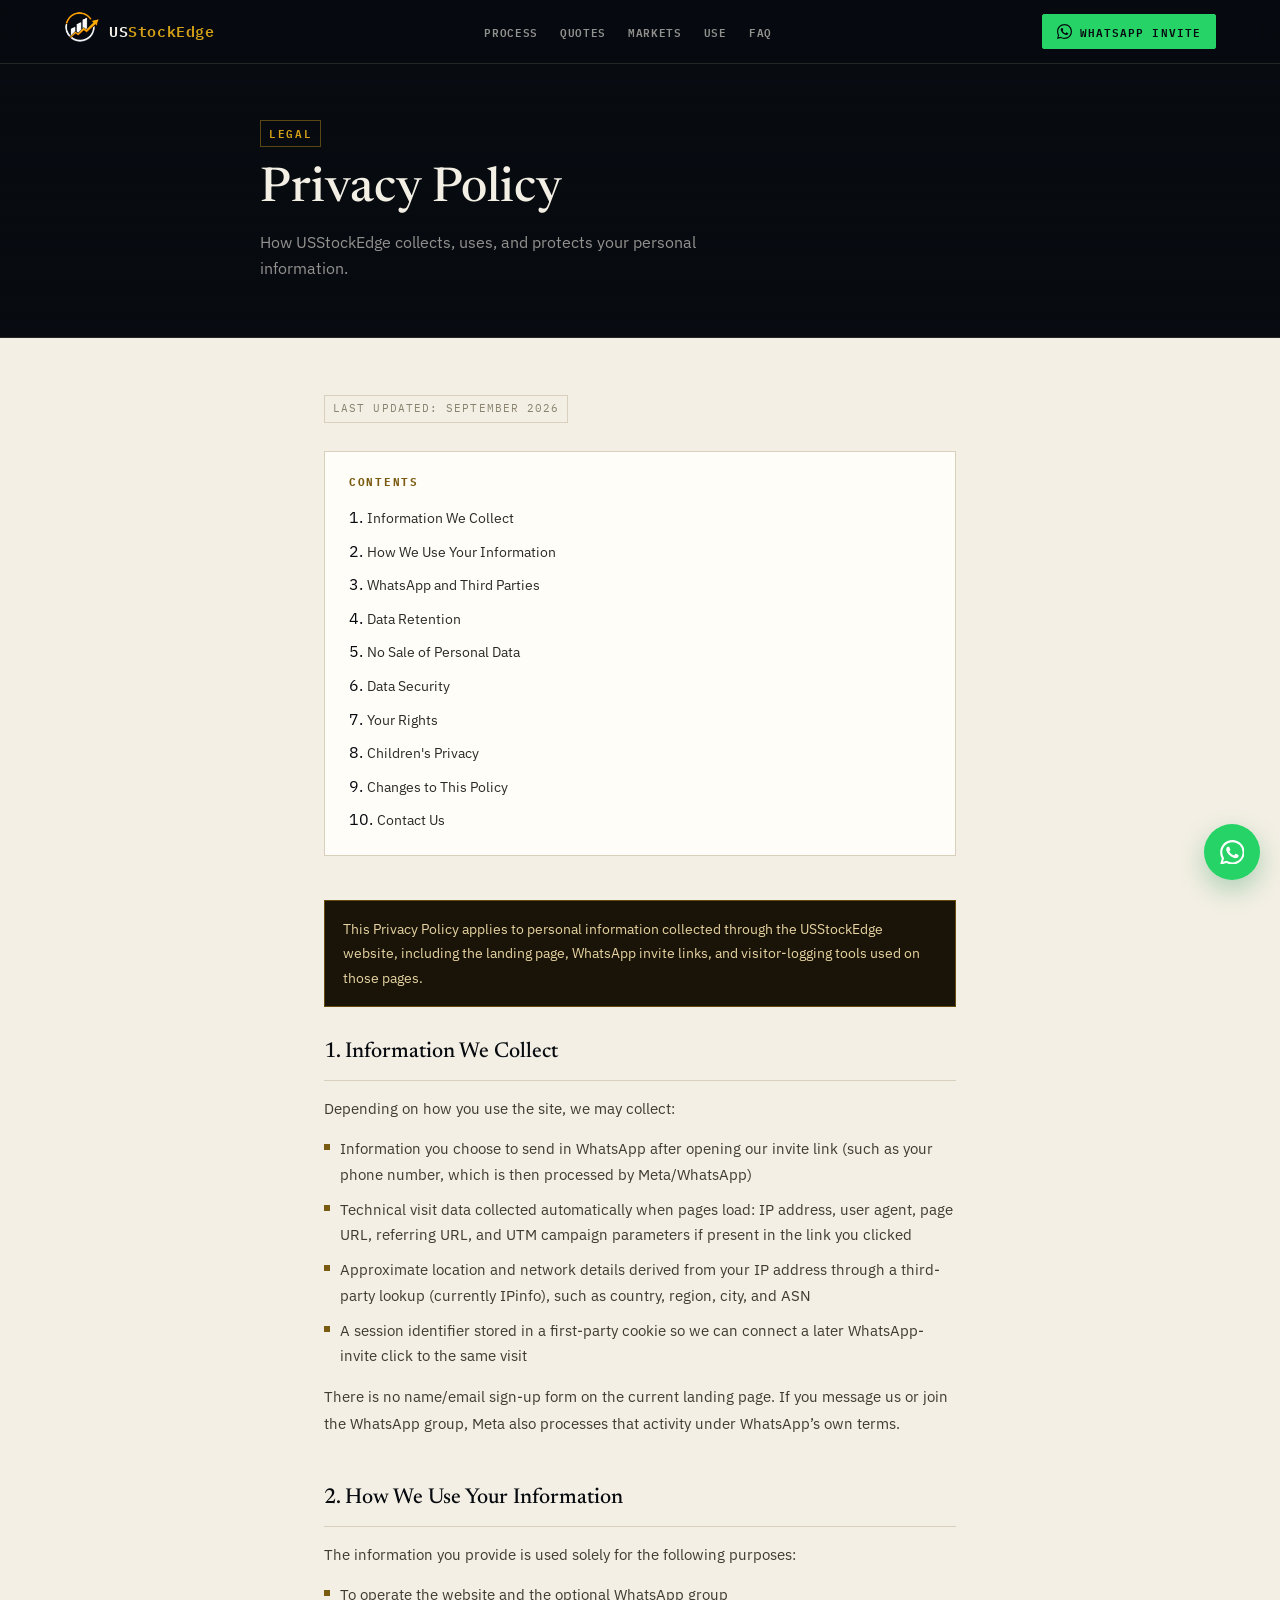
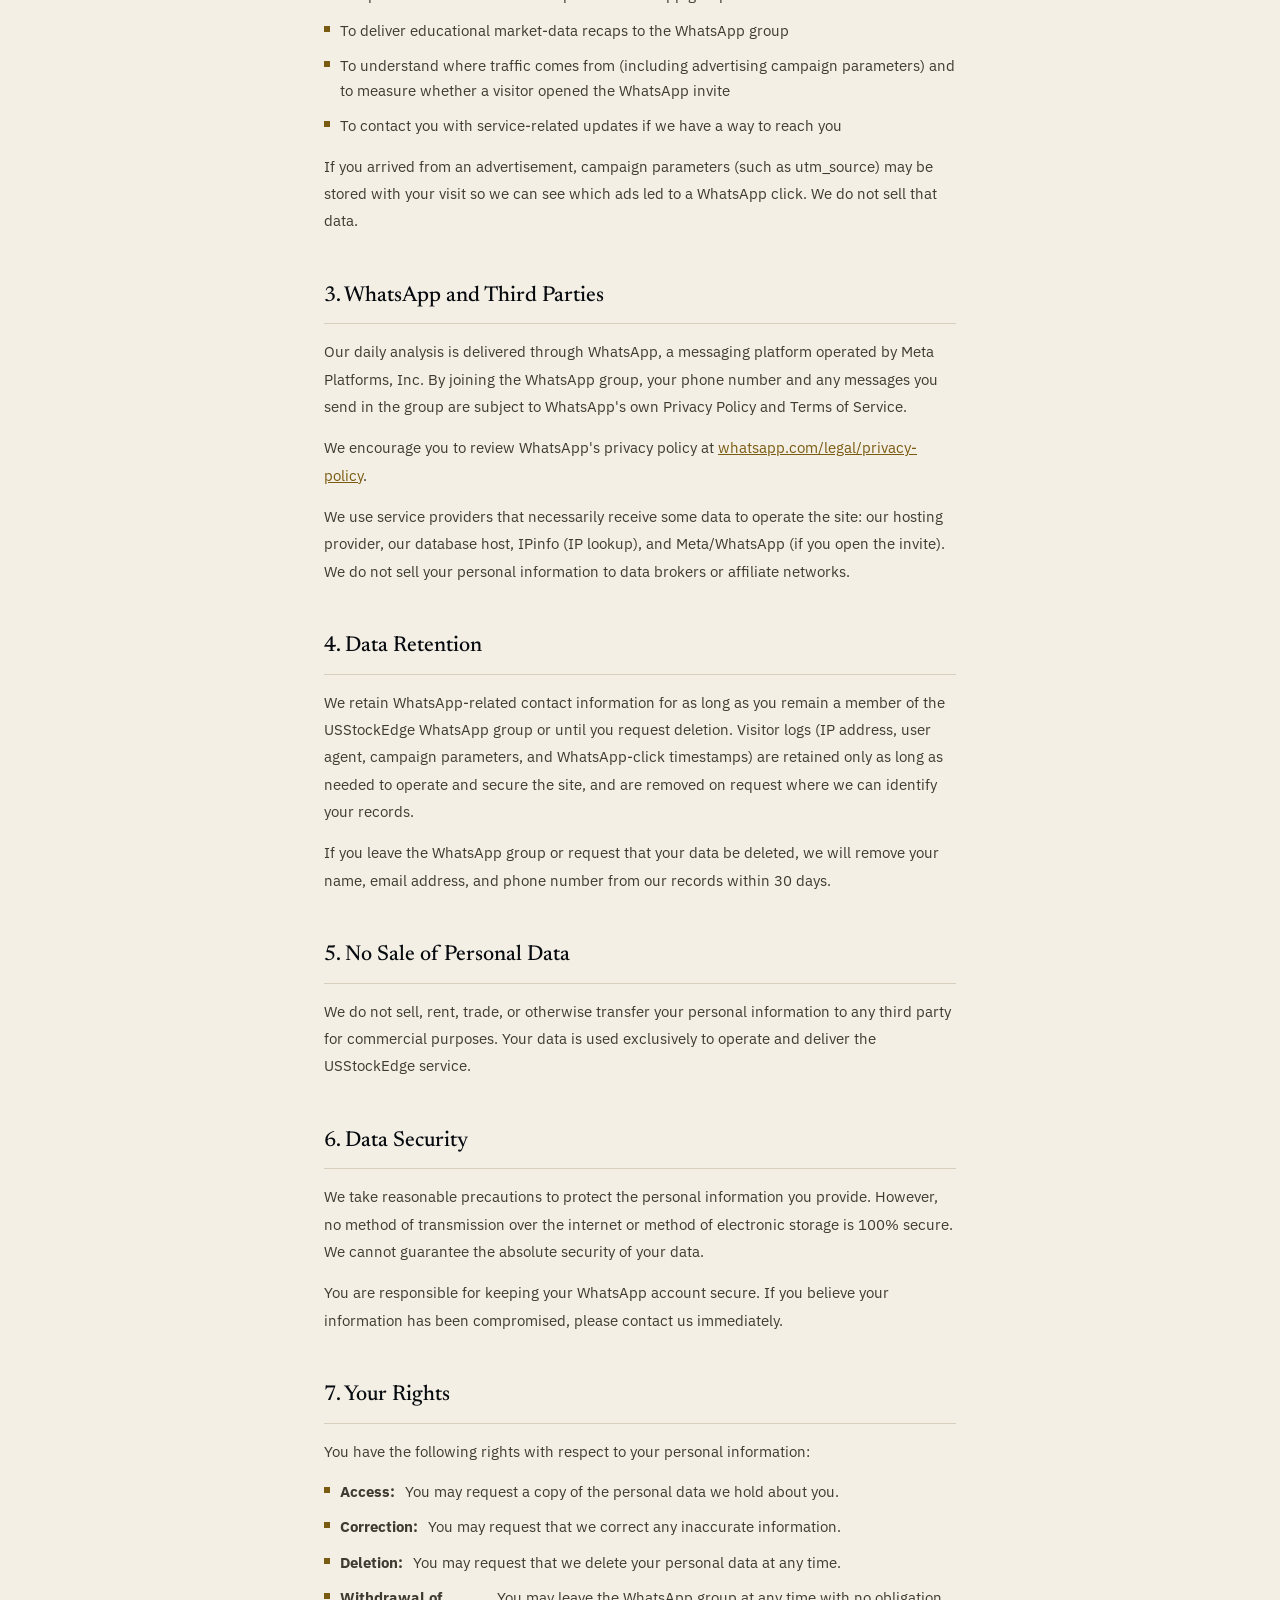
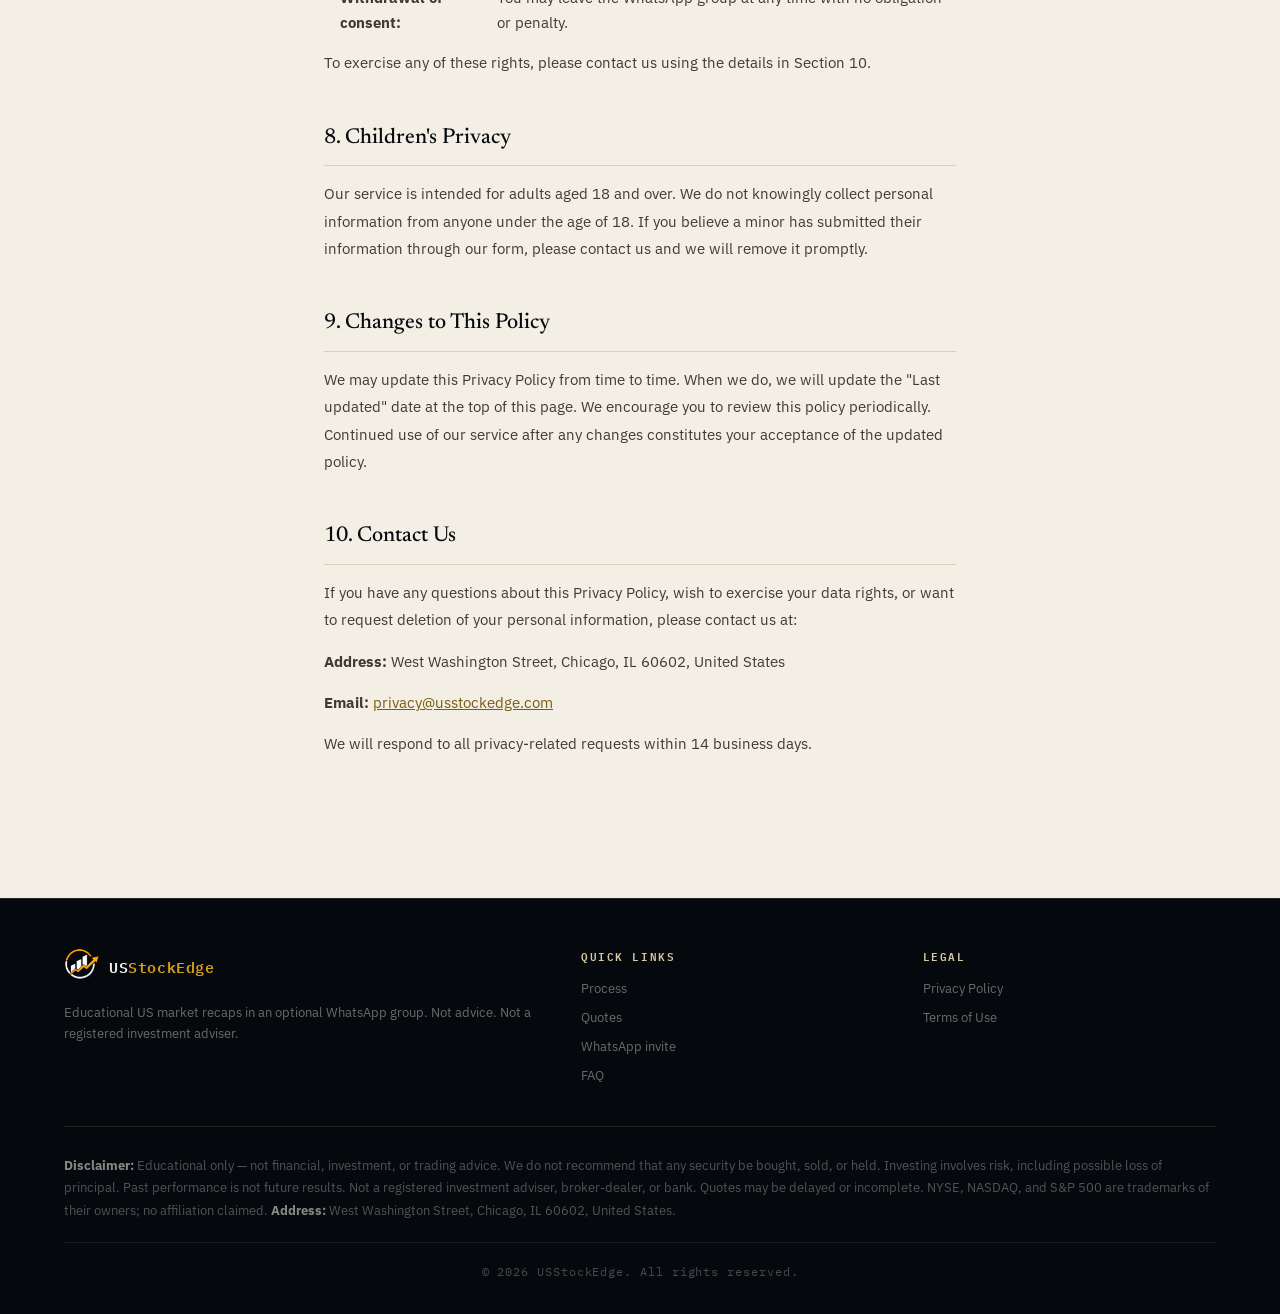
==== privacy-policy.html @ 40590a8f "Remove the duplicate policy banner The footer disclaimer already covers the same educational and ris" ====
<!DOCTYPE html>
<html lang="en">
<head>
  <meta charset="UTF-8" />
  <link rel="icon" type="image/x-icon" href="logo.png">
  <meta name="viewport" content="width=device-width, initial-scale=1.0" />
  <title>Privacy Policy — USStockEdge</title>
  <meta name="description" content="Privacy Policy for USStockEdge. Learn how we collect, use, and protect your personal information." />

  <link rel="preconnect" href="https://fonts.googleapis.com" />
  <link rel="preconnect" href="https://fonts.gstatic.com" crossorigin />
  <link href="https://fonts.googleapis.com/css2?family=IBM+Plex+Mono:wght@400;500;600&family=IBM+Plex+Sans:wght@400;500;600;700&family=Newsreader:ital,opsz,wght@0,6..72,400;0,6..72,500;0,6..72,600;1,6..72,400&display=swap" rel="stylesheet" />
  <link rel="stylesheet" href="assets/briefing.css?v=20260910-9" />
  <link rel="stylesheet" href="assets/whatsapp-popup.css?v=20260821-1">
  <script src="assets/whatsapp-popup.js?v=20260821-1" defer></script>
</head>

<body class="legal-page">

  <!-- global nav injected by components.js -->
  <div id="g-nav"></div>

  <!-- ─── PAGE HERO ─────────────────────────────────────────── -->
  <div class="page-hero">
    <div class="badge">Legal</div>
    <h1>Privacy Policy</h1>
    <p>How USStockEdge collects, uses, and protects your personal information.</p>
  </div>

  <!-- ─── CONTENT ──────────────────────────────────────────── -->
  <div class="policy-wrap">

    <span class="last-updated">Last updated: September 2026</span>

    <div class="policy-toc">
      <h2>Contents</h2>
      <ol>
        <li><a href="#s1">Information We Collect</a></li>
        <li><a href="#s2">How We Use Your Information</a></li>
        <li><a href="#s3">WhatsApp and Third Parties</a></li>
        <li><a href="#s4">Data Retention</a></li>
        <li><a href="#s5">No Sale of Personal Data</a></li>
        <li><a href="#s6">Data Security</a></li>
        <li><a href="#s7">Your Rights</a></li>
        <li><a href="#s8">Children's Privacy</a></li>
        <li><a href="#s9">Changes to This Policy</a></li>
        <li><a href="#s10">Contact Us</a></li>
      </ol>
    </div>

    <div class="highlight-box">
      This Privacy Policy applies to personal information collected through the USStockEdge website, including the landing page, WhatsApp invite links, and visitor-logging tools used on those pages.
    </div>

    <div class="policy-section" id="s1">
      <h2>1. Information We Collect</h2>
      <p>Depending on how you use the site, we may collect:</p>
      <ul>
        <li>Information you choose to send in WhatsApp after opening our invite link (such as your phone number, which is then processed by Meta/WhatsApp)</li>
        <li>Technical visit data collected automatically when pages load: IP address, user agent, page URL, referring URL, and UTM campaign parameters if present in the link you clicked</li>
        <li>Approximate location and network details derived from your IP address through a third-party lookup (currently IPinfo), such as country, region, city, and ASN</li>
        <li>A session identifier stored in a first-party cookie so we can connect a later WhatsApp-invite click to the same visit</li>
      </ul>
      <p>There is no name/email sign-up form on the current landing page. If you message us or join the WhatsApp group, Meta also processes that activity under WhatsApp’s own terms.</p>
    </div>

    <div class="policy-section" id="s2">
      <h2>2. How We Use Your Information</h2>
      <p>The information you provide is used solely for the following purposes:</p>
      <ul>
        <li>To operate the website and the optional WhatsApp group</li>
        <li>To deliver educational market-data recaps to the WhatsApp group</li>
        <li>To understand where traffic comes from (including advertising campaign parameters) and to measure whether a visitor opened the WhatsApp invite</li>
        <li>To contact you with service-related updates if we have a way to reach you</li>
      </ul>
      <p>If you arrived from an advertisement, campaign parameters (such as utm_source) may be stored with your visit so we can see which ads led to a WhatsApp click. We do not sell that data.</p>
    </div>

    <div class="policy-section" id="s3">
      <h2>3. WhatsApp and Third Parties</h2>
      <p>Our daily analysis is delivered through WhatsApp, a messaging platform operated by Meta Platforms, Inc. By joining the WhatsApp group, your phone number and any messages you send in the group are subject to WhatsApp's own Privacy Policy and Terms of Service.</p>
      <p>We encourage you to review WhatsApp's privacy policy at <a href="https://www.whatsapp.com/legal/privacy-policy" target="_blank" rel="noopener">whatsapp.com/legal/privacy-policy</a>.</p>
      <p>We use service providers that necessarily receive some data to operate the site: our hosting provider, our database host, IPinfo (IP lookup), and Meta/WhatsApp (if you open the invite). We do not sell your personal information to data brokers or affiliate networks.</p>
    </div>

    <div class="policy-section" id="s4">
      <h2>4. Data Retention</h2>
      <p>We retain WhatsApp-related contact information for as long as you remain a member of the USStockEdge WhatsApp group or until you request deletion. Visitor logs (IP address, user agent, campaign parameters, and WhatsApp-click timestamps) are retained only as long as needed to operate and secure the site, and are removed on request where we can identify your records.</p>
      <p>If you leave the WhatsApp group or request that your data be deleted, we will remove your name, email address, and phone number from our records within 30 days.</p>
    </div>

    <div class="policy-section" id="s5">
      <h2>5. No Sale of Personal Data</h2>
      <p>We do not sell, rent, trade, or otherwise transfer your personal information to any third party for commercial purposes. Your data is used exclusively to operate and deliver the USStockEdge service.</p>
    </div>

    <div class="policy-section" id="s6">
      <h2>6. Data Security</h2>
      <p>We take reasonable precautions to protect the personal information you provide. However, no method of transmission over the internet or method of electronic storage is 100% secure. We cannot guarantee the absolute security of your data.</p>
      <p>You are responsible for keeping your WhatsApp account secure. If you believe your information has been compromised, please contact us immediately.</p>
    </div>

    <div class="policy-section" id="s7">
      <h2>7. Your Rights</h2>
      <p>You have the following rights with respect to your personal information:</p>
      <ul>
        <li><strong>Access:</strong> You may request a copy of the personal data we hold about you.</li>
        <li><strong>Correction:</strong> You may request that we correct any inaccurate information.</li>
        <li><strong>Deletion:</strong> You may request that we delete your personal data at any time.</li>
        <li><strong>Withdrawal of consent:</strong> You may leave the WhatsApp group at any time with no obligation or penalty.</li>
      </ul>
      <p>To exercise any of these rights, please contact us using the details in Section 10.</p>
    </div>

    <div class="policy-section" id="s8">
      <h2>8. Children's Privacy</h2>
      <p>Our service is intended for adults aged 18 and over. We do not knowingly collect personal information from anyone under the age of 18. If you believe a minor has submitted their information through our form, please contact us and we will remove it promptly.</p>
    </div>

    <div class="policy-section" id="s9">
      <h2>9. Changes to This Policy</h2>
      <p>We may update this Privacy Policy from time to time. When we do, we will update the "Last updated" date at the top of this page. We encourage you to review this policy periodically. Continued use of our service after any changes constitutes your acceptance of the updated policy.</p>
    </div>

    <div class="policy-section" id="s10">
      <h2>10. Contact Us</h2>
      <p>If you have any questions about this Privacy Policy, wish to exercise your data rights, or want to request deletion of your personal information, please contact us at:</p>
      <p><strong>Address:</strong> West Washington Street, Chicago, IL 60602, United States</p>
      <p><strong>Email:</strong> <a href="mailto:privacy@usstockedge.com">privacy@usstockedge.com</a></p>
      <p>We will respond to all privacy-related requests within 14 business days.</p>
    </div>

  </div>

  <!-- global footer injected by components.js -->
  <div id="g-footer"></div>

  <script src="components.js"></script>
  </body>
</html>
---- assets/briefing.css ----
*, *::before, *::after { box-sizing: border-box; margin: 0; padding: 0; }

:root {
  --ink: #070b10;
  --panel: #0c1218;
  --panel-2: #121a22;
  --navy: #0c1218;
  --navy2: #121a22;
  --line: rgba(214, 201, 164, 0.14);
  --line-strong: rgba(214, 201, 164, 0.28);
  --paper: #f3efe4;
  --paper-2: #e8e2d2;
  --cream: #d6c9a4;
  --gold: #d4a017;
  --gold2: #b8860b;
  --tick: #3dcf8a;
  --drop: #ef6b63;
  --blue: #8fb4c9;
  --blue2: #8fb4c9;
  --teal: #3dcf8a;
  --green: #3dcf8a;
  --red: #ef6b63;
  --white: #f6f3ea;
  --gray50: #f3efe4;
  --gray100: #e8e2d2;
  --gray200: #d4ccb8;
  --gray300: #b7ae98;
  --gray400: #8c8676;
  --gray500: #6f6a5e;
  --gray600: #4a4f56;
  --gray700: #2a3036;
  --gray900: #0c1218;
  --wa: #25d366;
  --muted: rgba(246, 243, 234, 0.58);
}

html { scroll-behavior: smooth; }

body {
  font-family: "IBM Plex Sans", "Inter", sans-serif;
  color: var(--paper);
  background: var(--ink);
  line-height: 1.6;
  overflow-x: hidden;
}

body::before {
  content: "";
  position: fixed;
  inset: 0;
  pointer-events: none;
  z-index: 0;
  background-image:
    linear-gradient(rgba(214, 201, 164, 0.03) 1px, transparent 1px),
    linear-gradient(90deg, rgba(214, 201, 164, 0.03) 1px, transparent 1px);
  background-size: 48px 48px;
  mask-image: radial-gradient(ellipse at 50% 0%, #000 20%, transparent 75%);
}

.btn-primary {
  display: inline-flex;
  align-items: center;
  gap: 10px;
  background: transparent;
  color: var(--ink);
  padding: 13px 22px;
  border-radius: 2px;
  font-size: 0.88rem;
  font-weight: 600;
  letter-spacing: 0.02em;
  text-transform: none;
  text-decoration: none;
  border: 1px solid var(--wa);
  background: var(--wa);
  cursor: pointer;
  font-family: "IBM Plex Sans", sans-serif;
  transition: transform 0.15s, box-shadow 0.2s, filter 0.15s;
  box-shadow: none;
}
.btn-primary:hover {
  filter: brightness(1.06);
  transform: translateY(-1px);
  box-shadow: 0 10px 28px rgba(37, 211, 102, 0.22);
}

.btn-secondary {
  display: inline-flex;
  align-items: center;
  gap: 8px;
  background: transparent;
  border: 1px solid var(--line-strong);
  color: var(--paper);
  padding: 13px 22px;
  border-radius: 2px;
  font-size: 0.84rem;
  font-weight: 600;
  letter-spacing: 0.06em;
  text-transform: uppercase;
  text-decoration: none;
  font-family: "IBM Plex Mono", ui-monospace, monospace;
}

section { padding: 88px 5%; position: relative; z-index: 1; }

.section-label {
  display: inline-block;
  font-family: "IBM Plex Mono", ui-monospace, monospace;
  font-size: 0.68rem;
  font-weight: 600;
  letter-spacing: 0.1em;
  text-transform: uppercase;
  color: var(--gold);
  margin-bottom: 14px;
  padding-bottom: 6px;
  border-bottom: 1px solid var(--gold);
  white-space: nowrap;
}

.section-title {
  font-family: "Newsreader", "Merriweather", serif;
  font-size: clamp(1.8rem, 3.4vw, 2.7rem);
  font-weight: 500;
  color: var(--paper);
  line-height: 1.15;
  letter-spacing: -0.02em;
  max-width: 720px;
  margin-bottom: 16px;
}

.section-sub {
  font-size: 1.02rem;
  color: var(--muted);
  max-width: 580px;
  margin-bottom: 48px;
}

.centered { text-align: center; margin-left: auto; margin-right: auto; }

/* Ticker */
.ticker-wrap {
  width: 100%;
  background: #05080c;
  border-bottom: 1px solid var(--line);
  overflow: hidden;
  margin-top: 64px;
  position: relative;
  z-index: 2;
}
.ticker-bar {
  display: flex;
  align-items: center;
  justify-content: space-between;
  gap: 12px;
  padding: 6px 20px 4px;
  border-bottom: 1px solid var(--line);
  font-family: "IBM Plex Mono", ui-monospace, monospace;
}
.ticker-status-badge {
  display: inline-flex;
  align-items: center;
  gap: 8px;
  font-size: 0.68rem;
  font-weight: 600;
  letter-spacing: 0.08em;
  text-transform: uppercase;
  color: var(--cream);
  white-space: nowrap;
}
.ticker-status-badge .live-dot {
  width: 6px; height: 6px; border-radius: 50%;
  background: var(--tick);
  animation: liveblink 2s infinite;
}
.ticker-status-badge .live-dot.closed { background: var(--gold); animation: none; }
.ticker-last-update { font-size: 0.68rem; color: rgba(246,243,234,0.35); }
@keyframes liveblink { 0%,100%{opacity:1} 50%{opacity:0.28} }
.ticker-scroll { overflow: hidden; padding: 10px 0; }
.ticker-track {
  display: flex;
  width: max-content;
  animation: tickerMove 32s linear infinite;
  white-space: nowrap;
}
.ticker-item {
  display: inline-flex;
  align-items: center;
  gap: 10px;
  padding: 0 28px;
  font-family: "IBM Plex Mono", ui-monospace, monospace;
  font-size: 0.82rem;
  font-weight: 600;
  color: var(--paper);
  border-right: 1px solid var(--line);
}
.ticker-item .t-price { color: rgba(246,243,234,0.42); font-weight: 400; }
.ticker-item .up { color: var(--tick); }
.ticker-item .down { color: var(--drop); }
@keyframes tickerMove {
  0% { transform: translateX(0); }
  100% { transform: translateX(-50%); }
}

/* Hero briefing desk */
.daily-update-section,
.brief-hero {
  background:
    linear-gradient(180deg, rgba(7,11,16,0.2), rgba(7,11,16,0.85)),
    radial-gradient(circle at 80% 10%, rgba(61,207,138,0.08), transparent 28%),
    var(--ink) !important;
  padding: 40px 5% 56px !important;
  overflow: hidden;
}
.daily-update-inner,
.brief-hero-inner {
  max-width: 1180px;
  margin: 0 auto;
  display: grid;
  grid-template-columns: 1.08fr 0.92fr;
  gap: 56px;
  align-items: center;
}
.chip-row { display: flex; flex-wrap: wrap; gap: 8px; margin-bottom: 16px; }
.chip {
  display: inline-flex;
  align-items: center;
  gap: 7px;
  font-family: "IBM Plex Mono", ui-monospace, monospace;
  font-size: 0.66rem;
  font-weight: 600;
  letter-spacing: 0.08em;
  text-transform: uppercase;
  padding: 5px 10px;
  border: 1px solid var(--line-strong);
  border-radius: 2px;
  color: var(--cream);
  background: rgba(12,18,24,0.7);
  white-space: nowrap;
}
.chip.live { color: var(--tick); border-color: rgba(61,207,138,0.35); }
.brief-hero h2,
.daily-update-section h2 {
  font-family: "Newsreader", "Merriweather", serif !important;
  font-size: clamp(1.85rem, 3.4vw, 2.75rem);
  font-weight: 500 !important;
  letter-spacing: -0.03em;
  line-height: 1.12;
  margin-bottom: 14px;
  color: var(--paper) !important;
}
.brief-hero .section-sub,
.daily-update-section .section-sub {
  text-align: left;
  margin-left: 0;
  margin-bottom: 18px;
  max-width: 540px;
  font-size: 0.95rem;
}
.btn-hero { margin-top: 22px; }
.brief-hero h2 span,
.daily-update-section h2 span { color: var(--gold) !important; }
.stat-chip {
  display: flex;
  align-items: center;
  gap: 14px;
  margin: 0 0 16px;
  padding: 12px 14px;
  border: 1px solid var(--line);
  background: var(--panel);
}
.stat-chip-icon {
  width: 36px; height: 36px;
  display: grid; place-items: center;
  border: 1px solid var(--line-strong);
  color: var(--gold);
  flex-shrink: 0;
}
.stat-chip-title {
  font-size: 0.82rem;
  font-weight: 600;
  color: var(--cream);
  margin-bottom: 2px;
}
.stat-chip-title strong { color: var(--paper); font-weight: 600; }
.stat-chip-meta {
  font-family: "IBM Plex Mono", ui-monospace, monospace;
  font-size: 0.68rem;
  letter-spacing: 0.04em;
  color: rgba(246,243,234,0.42);
}
.check-list { display: flex; flex-direction: column; gap: 10px; }
.check-row {
  display: flex;
  align-items: center;
  gap: 12px;
  color: var(--muted);
  font-size: 0.92rem;
}
.check-mark {
  width: 18px; height: 18px;
  border: 1px solid rgba(61,207,138,0.45);
  color: var(--tick);
  display: grid; place-items: center;
  font-size: 0.62rem;
  flex-shrink: 0;
}

.daily-update-wa { display: flex; flex-direction: column; align-items: center; gap: 16px; }
.wa-mock-card,
.phone-frame {
  width: 100%;
  max-width: 380px;
  background: #0a1016 !important;
  border: 1px solid var(--line-strong) !important;
  border-radius: 2px !important;
  padding: 0 0 16px !important;
  box-shadow: 0 30px 70px rgba(0,0,0,0.45) !important;
  overflow: hidden;
}
.wa-chrome {
  display: flex;
  align-items: center;
  gap: 12px;
  padding: 16px 18px 14px;
  border-bottom: 1px solid var(--line);
  margin-bottom: 14px;
  background: #080d12;
}
.wa-avatar,
.wa-icon-pulse {
  width: 36px;
  height: 36px;
  border: 1px solid rgba(37,211,102,0.45);
  background: rgba(37,211,102,0.12);
  border-radius: 2px;
  display: grid;
  place-items: center;
  flex-shrink: 0;
  color: var(--wa);
  animation: liveblink 2.4s infinite;
}
.wa-title {
  font-family: "IBM Plex Mono", ui-monospace, monospace;
  font-size: 0.78rem;
  font-weight: 600;
  letter-spacing: 0.04em;
  color: var(--paper);
}
.wa-sub {
  font-size: 0.68rem;
  color: rgba(246,243,234,0.4);
  margin-top: 2px;
}
.wa-date-wrap { text-align: center; margin-bottom: 12px; }
.wa-date {
  font-family: "IBM Plex Mono", ui-monospace, monospace;
  font-size: 0.64rem;
  letter-spacing: 0.12em;
  text-transform: uppercase;
  color: rgba(246,243,234,0.38);
  border: 1px solid var(--line);
  padding: 3px 8px;
}
.wa-typing,
.wa-bubble {
  margin: 0 16px 8px;
  background: #121a22;
  border: 1px solid var(--line);
  border-radius: 0;
  padding: 12px 14px;
}
.wa-bubble {
  font-size: 0.85rem;
  line-height: 1.85;
  color: rgba(246,243,234,0.88);
}
.wa-headline { font-weight: 600; color: var(--gold); margin-bottom: 6px; }
.wa-bubble .up { color: var(--tick); }
.wa-bubble .down { color: var(--drop); }
.wa-bubble a.wa-link { color: var(--cream); text-decoration: underline; }
.wa-foot {
  font-size: 0.75rem;
  color: rgba(246,243,234,0.4);
  margin-top: 8px;
  border-top: 1px solid var(--line);
  padding-top: 8px;
}
.wa-tick {
  text-align: right;
  font-family: "IBM Plex Mono", ui-monospace, monospace;
  font-size: 0.62rem;
  letter-spacing: 0.08em;
  text-transform: uppercase;
  color: rgba(246,243,234,0.28);
  margin: 6px 16px 0;
}
.wa-caption {
  font-size: 0.72rem;
  color: rgba(246,243,234,0.32);
  text-align: center;
  font-style: italic;
  max-width: 360px;
}
.typing-dots { display: flex; gap: 4px; }
.typing-dots span {
  width: 6px; height: 6px; border-radius: 50%;
  background: rgba(246,243,234,0.35);
  animation: liveblink 1.2s infinite;
}
.typing-dots span:nth-child(2) { animation-delay: 0.15s; }
.typing-dots span:nth-child(3) { animation-delay: 0.3s; }
.wa-line { opacity: 0; transform: translateY(4px); transition: opacity 0.3s, transform 0.3s; }
.wa-line.show { opacity: 1; transform: none; }
.delivered-tick { opacity: 0; transition: opacity 0.3s; }
.delivered-tick.show { opacity: 1; }

/* Why / dossier */
.why,
.band-paper {
  background: var(--paper) !important;
  color: var(--ink);
}
.why .section-title,
.band-paper .section-title,
.how .section-title,
.testimonials .section-title,
.faq .section-title,
#what-you-receive .section-title,
#features .section-title { color: var(--ink); }
.why .section-sub,
.band-paper .section-sub,
.how .section-sub,
.testimonials .section-sub,
.faq .section-sub,
#what-you-receive .section-sub,
#features .section-sub { color: #5c5648; }
.why-kicker {
  display: inline-flex;
  align-items: center;
  gap: 8px;
  font-family: "IBM Plex Mono", ui-monospace, monospace;
  font-size: 0.68rem;
  letter-spacing: 0.1em;
  text-transform: uppercase;
  color: #7a5b12;
  border: 1px solid rgba(122, 91, 18, 0.3);
  padding: 5px 10px;
  margin-bottom: 18px;
  white-space: nowrap;
}
.section-head { text-align: center; margin-bottom: 48px; }
.why-wrap { max-width: 1180px; margin: 0 auto; }
.why-grid { display: grid; grid-template-columns: repeat(3, 1fr); gap: 16px; margin-bottom: 28px; }
.pillar {
  background: #fffdf7;
  border: 1px solid #d8d0bc;
  padding: 28px 24px;
  position: relative;
}
.pillar-dark {
  background: var(--panel);
  border-color: var(--line);
  color: var(--paper);
}
.pillar-icon {
  width: 42px; height: 42px;
  display: grid; place-items: center;
  margin-bottom: 18px;
  border: 1px solid currentColor;
}
.kicker {
  font-family: "IBM Plex Mono", ui-monospace, monospace;
  font-size: 0.66rem;
  letter-spacing: 0.08em;
  text-transform: uppercase;
  margin-bottom: 8px;
  color: #7a5b12;
}
.pillar-dark .kicker { color: var(--gold); }
.pillar h3 {
  font-family: "Newsreader", serif;
  font-size: 1.28rem;
  font-weight: 500;
  color: var(--ink);
  margin-bottom: 12px;
}
.pillar-dark h3 { color: var(--paper); }
.pillar > p {
  font-size: 0.88rem;
  color: #5c5648;
  line-height: 1.7;
  margin-bottom: 20px;
}
.pillar-dark > p { color: var(--muted); }
.bullet-list { display: flex; flex-direction: column; gap: 8px; }
.bullet {
  display: flex;
  align-items: center;
  gap: 8px;
  font-size: 0.8rem;
  color: #4a4f56;
}
.pillar-dark .bullet { color: rgba(246,243,234,0.58); }
.bullet::before {
  content: "";
  width: 6px;
  height: 6px;
  background: #7a5b12;
  flex-shrink: 0;
}
.pillar-dark .bullet::before { background: var(--gold); }
.flow-rail {
  display: flex;
  align-items: stretch;
  justify-content: space-between;
  flex-wrap: wrap;
  gap: 12px;
  border: 1px solid #d8d0bc;
  background: #fffdf7;
  padding: 22px 20px;
}
.flow-cell { text-align: center; flex: 1; min-width: 110px; }
.flow-label {
  font-family: "IBM Plex Mono", ui-monospace, monospace;
  font-size: 0.62rem;
  letter-spacing: 0.08em;
  text-transform: uppercase;
  color: #8a8370;
  margin-bottom: 6px;
}
.flow-value {
  font-family: "Newsreader", serif;
  font-size: 1.35rem;
  color: var(--ink);
}
.flow-note {
  font-size: 0.72rem;
  color: #8a8370;
  margin-top: 4px;
}
.flow-arrow { color: #b7ae98; align-self: center; }
.footnote {
  text-align: center;
  font-size: 0.75rem;
  color: #8a8370;
  margin-top: 16px;
}
.movers .footnote,
.band-table .footnote { color: rgba(246,243,234,0.38); }

/* How it works */
.how { background: var(--paper); }
.steps-grid {
  display: grid;
  grid-template-columns: repeat(4, 1fr);
  gap: 14px;
  max-width: 1180px;
  margin: 0 auto;
}
.step-card {
  background: #fffdf7;
  border: 1px solid #d8d0bc;
  border-radius: 0;
  padding: 28px 20px 26px;
  text-align: left;
  position: relative;
}
.step-card:hover { transform: none; box-shadow: none; }
.step-card .step-num {
  width: auto;
  height: auto;
  background: none;
  color: var(--gold2);
  border-radius: 0;
  font-family: "IBM Plex Mono", ui-monospace, monospace;
  font-size: 0.72rem;
  letter-spacing: 0.14em;
  text-transform: uppercase;
  margin: 0 0 16px;
  display: block;
}
.step-icon {
  width: 36px; height: 36px;
  margin: 0 0 16px;
  background: transparent;
  border: 1px solid #c9c0aa;
  border-radius: 0;
  color: var(--ink);
  display: grid;
  place-items: center;
}
.step-icon svg,
.feat-icon svg,
.pillar-icon svg { width: 18px; height: 18px; }
.step-card h3 {
  font-family: "Newsreader", serif;
  font-size: 1.2rem;
  font-weight: 500;
  color: var(--ink);
  margin-bottom: 10px;
}
.step-card p { font-size: 0.88rem; color: #5c5648; line-height: 1.65; }

/* Quote board */
#features { background: var(--ink) !important; }
#features .section-title { color: var(--paper); }
#features .section-sub { color: var(--muted); }
#features .section-label { color: var(--gold); }
.features { max-width: 1180px; margin: 0 auto; }
.features-inner { display: flex; flex-direction: column; gap: 36px; }
.features-visual {
  background: var(--panel);
  border: 1px solid var(--line);
  border-radius: 0;
  padding: 22px;
  color: var(--paper);
  position: relative;
  overflow: hidden;
}
.features-visual::before { display: none; }
.stocks-grid {
  display: grid;
  grid-template-columns: repeat(5, 1fr);
  gap: 8px;
}
.stock-tile {
  background: #0a1016;
  border: 1px solid var(--line);
  border-radius: 0;
  padding: 10px 10px 8px;
  cursor: pointer;
  font-family: "IBM Plex Mono", ui-monospace, monospace;
}
.stock-tile:hover { background: #151d26; }
.stock-tile.up-tile { border-color: rgba(61,207,138,0.28); }
.stock-tile.down-tile { border-color: rgba(239,107,99,0.28); }
.stock-tile.selected { border-color: var(--gold); background: rgba(212,160,23,0.08); }
.st-sym { font-size: 0.7rem; font-weight: 600; color: var(--cream); margin-bottom: 6px; letter-spacing: 0.04em; }
.st-price { font-size: 0.92rem; font-weight: 500; color: var(--paper); margin-bottom: 4px; font-variant-numeric: tabular-nums; }
.st-chg { font-size: 0.7rem; font-weight: 600; }
.st-chg.up { color: var(--tick); }
.st-chg.down { color: var(--drop); }
.loading-tile .st-price, .loading-tile .st-chg { color: rgba(246,243,234,0.2); }

.live-badge {
  display: inline-flex; align-items: center; gap: 6px;
  font-family: "IBM Plex Mono", ui-monospace, monospace;
  font-size: 0.62rem; font-weight: 600; letter-spacing: 0.08em; text-transform: uppercase; white-space: nowrap;
  padding: 4px 8px; border-radius: 0; margin-bottom: 14px;
  background: transparent; border: 1px solid rgba(61,207,138,0.35); color: var(--tick);
}
.live-badge .dot { width: 5px; height: 5px; border-radius: 50%; background: var(--tick); animation: liveblink 2s infinite; }
.live-badge.delayed { border-color: rgba(212,160,23,0.4); color: var(--gold); }
.live-badge.delayed .dot { background: var(--gold); animation: none; }
.card-refresh-note {
  font-family: "IBM Plex Mono", ui-monospace, monospace;
  font-size: 0.68rem; font-weight: 500;
  color: var(--cream);
  background: transparent;
  border: 1px solid var(--line);
  padding: 4px 8px; border-radius: 0;
}
.detail-panel {
  background: #0a1016;
  border: 1px solid var(--line-strong);
  border-radius: 0;
  padding: 14px 16px;
  margin-top: 10px;
}
.dp-header { display: flex; align-items: center; justify-content: space-between; margin-bottom: 12px; }
.dp-sym { font-family: "IBM Plex Mono", monospace; font-size: 1rem; font-weight: 600; color: var(--paper); margin-right: 8px; }
.dp-price { font-size: 0.88rem; color: var(--muted); margin-right: 6px; }
.dp-chg { font-size: 0.82rem; font-weight: 700; }
.dp-chg.up { color: var(--tick); }
.dp-chg.down { color: var(--drop); }
.dp-close {
  background: transparent; border: 1px solid var(--line); color: var(--muted);
  width: 24px; height: 24px; border-radius: 0; cursor: pointer;
}
.dp-grid { display: grid; grid-template-columns: 1fr 1fr; gap: 6px 16px; }
.dp-row {
  display: flex; justify-content: space-between;
  font-size: 0.75rem; color: var(--muted);
  border-bottom: 1px solid var(--line); padding-bottom: 5px;
  font-family: "IBM Plex Mono", monospace;
}
.dp-row strong { color: var(--paper); font-weight: 500; }
.mock-note {
  font-size: 0.75rem;
  color: rgba(246,243,234,0.38);
  margin-top: 10px;
  padding-top: 10px;
  border-top: 1px solid var(--line);
}

/* Feature cards */
#what-you-receive { background: var(--paper) !important; }
.feat-grid {
  display: grid;
  grid-template-columns: repeat(3, 1fr);
  gap: 14px;
}
.feat-card {
  background: #fffdf7;
  border: 1px solid #d8d0bc;
  border-radius: 0;
  padding: 26px 22px;
}
.feat-card:hover { transform: none; box-shadow: none; }
.feat-card .feat-icon,
.feat-icon {
  width: 36px; height: 36px;
  background: transparent;
  border: 1px solid #c9c0aa;
  border-radius: 0;
  color: var(--ink);
  margin-bottom: 16px;
  display: flex; align-items: center; justify-content: center;
}
.feat-card h4 {
  font-family: "Newsreader", serif;
  font-size: 1.15rem;
  font-weight: 500;
  color: var(--ink);
  margin-bottom: 8px;
}
.feat-card p { font-size: 0.88rem; color: #5c5648; line-height: 1.65; }
.feat-card-cta {
  background: var(--panel);
  border-color: var(--line-strong);
  text-align: left;
  align-items: flex-start;
}
.feat-card-cta h4 { color: var(--paper) !important; }
.feat-card-cta p { color: var(--muted) !important; margin-bottom: 20px; }
.stocks-table td[colspan] { text-align: center; color: rgba(246,243,234,0.38); padding: 24px; }

/* Table */
.movers,
.band-table { background: var(--ink) !important; }
.movers .section-title,
.band-table .section-title { color: var(--paper); }
.movers .section-sub,
.band-table .section-sub { color: var(--muted); }
.table-shell {
  background: var(--panel);
  border: 1px solid var(--line);
  overflow: hidden;
}
.stocks-tabs {
  display: flex;
  border-bottom: 1px solid var(--line);
  background: #0a1016;
}
.stab {
  background: none; border: none; cursor: pointer;
  color: var(--muted);
  font-size: 0.75rem; font-weight: 600;
  letter-spacing: 0.08em; text-transform: uppercase;
  padding: 12px 18px;
  border-bottom: 2px solid transparent;
  font-family: "IBM Plex Mono", monospace;
}
.stab:hover { color: var(--paper); }
.stab.active { color: var(--gold); border-bottom-color: var(--gold); }
.stab-light { color: var(--muted); }
.stab-light:hover { color: var(--paper); background: transparent; }
.stab-light.active { color: var(--gold); border-bottom-color: var(--gold); }
.stocks-table-scroll { overflow-x: auto; }
.stocks-table {
  width: 100%; border-collapse: collapse;
  font-size: 0.82rem;
  font-family: "IBM Plex Mono", monospace;
}
.stocks-table th {
  padding: 10px 12px; text-align: left;
  color: rgba(246,243,234,0.38); font-weight: 600;
  font-size: 0.68rem; letter-spacing: 0.1em; text-transform: uppercase;
}
.stocks-table th:nth-child(3),
.stocks-table th:nth-child(4),
.stocks-table th:nth-child(5) { text-align: right; }
.stocks-table tbody tr { border-bottom: 1px solid var(--line); cursor: pointer; }
.stocks-table tbody tr:hover { background: rgba(246,243,234,0.04); }
.stocks-table td {
  padding: 12px; color: var(--muted); white-space: nowrap;
}
.stocks-table td:nth-child(3),
.stocks-table td:nth-child(4),
.stocks-table td:nth-child(5) { text-align: right; }
.td-sym { font-weight: 600; color: var(--paper); }
.td-price { color: var(--paper); }
.td-up { color: var(--tick); font-weight: 600; }
.td-down { color: var(--drop); font-weight: 600; }
.stocks-table-light th,
.stocks-table-light td,
.stocks-table-light .td-sym,
.stocks-table-light .td-price { color: inherit; }
.stocks-table-light th { color: rgba(246,243,234,0.38); border-bottom: 1px solid var(--line); }
.stocks-table-light tbody tr { border-bottom: 1px solid var(--line); }
.stocks-table-light tbody tr:hover { background: rgba(246,243,234,0.04); }
.stocks-table-light td { color: var(--muted); }
.stocks-table-light .td-sym,
.stocks-table-light .td-price { color: var(--paper); }
.stocks-table-light .td-up { color: var(--tick); }
.stocks-table-light .td-down { color: var(--drop); }

.status-pill {
  display: inline-flex; align-items: center; gap: 6px;
  font-family: "IBM Plex Mono", monospace;
  font-size: 0.68rem; letter-spacing: 0.1em; text-transform: uppercase;
  padding: 4px 8px; border: 1px solid rgba(61,207,138,0.35); color: var(--tick);
}
.status-pill.delayed {
  border-color: rgba(212,160,23,0.4);
  color: var(--gold);
}
.status-pill .dot {
  width: 5px; height: 5px; border-radius: 50%;
  background: currentColor;
  animation: liveblink 2s infinite;
}
.status-pill.delayed .dot { animation: none; }
.time-pill {
  display: inline-flex; align-items: center; gap: 6px;
  font-family: "IBM Plex Mono", monospace;
  font-size: 0.68rem;
  letter-spacing: 0.06em;
  padding: 4px 8px;
  border: 1px solid var(--line);
  color: var(--cream);
}
.table-meta {
  display: flex;
  align-items: center;
  justify-content: center;
  gap: 10px;
  margin-bottom: 28px;
  flex-wrap: wrap;
}
.board-toolbar {
  display: flex;
  align-items: center;
  justify-content: space-between;
  margin-bottom: 16px;
}
.feat-emoji { font-size: 1.4rem; margin-bottom: 12px; }
.narrow { max-width: 1180px; margin: 0 auto; }

/* Markets */
.markets { background: var(--panel); color: var(--paper); }
.markets .section-title { color: var(--paper); }
.markets .section-sub { color: var(--muted); }
.markets .section-label { color: var(--gold); }
.exchange-grid {
  display: grid;
  grid-template-columns: repeat(4, 1fr);
  gap: 12px;
  max-width: 1180px;
  margin: 0 auto;
}
.exchange-card {
  background: #0a1016;
  border: 1px solid var(--line);
  border-radius: 0;
  padding: 26px 20px;
  text-align: left;
}
.exchange-card:hover { background: #141c24; transform: none; }
.exchange-card .ex-name {
  font-family: "Newsreader", serif;
  font-size: 1.4rem;
  font-weight: 500;
  color: var(--gold);
  margin-bottom: 4px;
}
.exchange-card .ex-full {
  font-size: 0.8rem;
  color: var(--muted);
  margin-bottom: 16px;
}
.sector-tags { display: flex; flex-wrap: wrap; gap: 6px; }
.sector-tag {
  font-family: "IBM Plex Mono", monospace;
  font-size: 0.64rem;
  background: transparent;
  color: var(--cream);
  padding: 3px 7px;
  border: 1px solid var(--line);
  border-radius: 0;
}

/* Use cases */
.testimonials { background: var(--paper); }
.review-grid {
  display: grid;
  grid-template-columns: repeat(3, 1fr);
  gap: 14px;
  max-width: 1180px;
  margin: 0 auto;
}
.review-card {
  background: #fffdf7;
  border: 1px solid #d8d0bc;
  border-radius: 0;
  padding: 26px 22px;
}
.review-card:hover { transform: none; box-shadow: none; }
.review-text {
  font-family: "Newsreader", serif;
  font-size: 1.05rem;
  color: #2c2a24;
  line-height: 1.55;
  margin-bottom: 20px;
  font-style: italic;
}
.reviewer-name {
  font-family: "IBM Plex Mono", monospace;
  font-size: 0.72rem;
  letter-spacing: 0.08em;
  text-transform: uppercase;
  color: var(--ink);
}
.reviewer-loc { font-size: 0.78rem; color: #8a8370; }
.stars { display: none; }

/* FAQ */
.faq { background: var(--paper); }
.faq-list { max-width: 780px; margin: 0 auto; display: flex; flex-direction: column; gap: 0; }
.faq-item { border: 0; border-bottom: 1px solid #d8d0bc; border-radius: 0; overflow: hidden; }
.faq-q {
  width: 100%; background: none; border: none; cursor: pointer;
  display: flex; align-items: center; justify-content: space-between;
  padding: 18px 0;
  font-family: "Newsreader", serif;
  font-size: 1.15rem;
  font-weight: 500;
  color: var(--ink);
  text-align: left;
}
.faq-q:hover { background: transparent; }
.faq-q .chevron { font-size: 0.7rem; color: #8a8370; font-family: "IBM Plex Mono", monospace; }
.faq-item.open .faq-q .chevron { transform: rotate(180deg); }
.faq-a {
  max-height: 0; overflow: hidden;
  transition: max-height 0.35s ease, padding 0.25s;
  font-size: 0.92rem; color: #5c5648; line-height: 1.7;
  padding: 0;
}
.faq-item.open .faq-a { max-height: 320px; padding: 0 0 20px; }

.biz-info { max-width: 1180px; margin: 0 auto; padding: 24px 5% 64px; }
.biz-info-card {
  background: var(--panel);
  border: 1px solid var(--line);
  border-radius: 0;
  padding: 24px 26px;
  font-size: 0.86rem;
  color: var(--muted);
}
.biz-info-card h2 {
  font-family: "IBM Plex Mono", monospace;
  font-size: 0.68rem;
  letter-spacing: 0.16em;
  text-transform: uppercase;
  color: var(--gold);
  margin-bottom: 14px;
}
.biz-info-card p { margin-bottom: 8px; }
.biz-info-card a { color: var(--cream); }

/* Legal / thank-you */
body.legal-page {
  background: var(--paper);
  color: var(--ink);
}
body.legal-page::before { display: none; }
.page-hero {
  background:
    linear-gradient(180deg, rgba(7,11,16,0.15), rgba(7,11,16,0.92)),
    var(--ink);
  border-bottom: 1px solid var(--line);
  padding: 120px max(5%, calc((100% - 760px) / 2)) 56px;
  text-align: left;
}
.page-hero .badge {
  display: inline-flex;
  align-items: center;
  font-family: "IBM Plex Mono", ui-monospace, monospace;
  font-size: 0.66rem;
  font-weight: 600;
  letter-spacing: 0.16em;
  text-transform: uppercase;
  color: var(--gold);
  border: 1px solid rgba(212,160,23,0.4);
  padding: 4px 8px;
  margin-bottom: 16px;
}
.page-hero h1 {
  font-family: "Newsreader", "Merriweather", serif;
  font-size: clamp(2rem, 4vw, 3rem);
  font-weight: 500;
  color: var(--paper);
  line-height: 1.15;
  margin-bottom: 12px;
}
.page-hero p {
  font-size: 1rem;
  color: var(--muted);
  max-width: 520px;
}
.policy-wrap {
  max-width: 760px;
  margin: 0 auto;
  padding: 56px 5% 96px;
}
.policy-toc {
  background: #fffdf7;
  border: 1px solid #d8d0bc;
  padding: 22px 24px;
  margin-bottom: 44px;
  width: 100%;
}
.policy-toc h2 {
  font-family: "IBM Plex Mono", ui-monospace, monospace;
  font-size: 0.68rem;
  letter-spacing: 0.16em;
  text-transform: uppercase;
  color: #7a5b12;
  margin-bottom: 14px;
}
.policy-toc ol {
  list-style: decimal inside;
  display: flex;
  flex-direction: column;
  gap: 8px;
}
.policy-toc ol li a {
  color: #2c2a24;
  text-decoration: none;
  font-size: 0.9rem;
}
.policy-toc ol li a:hover { color: #7a5b12; }
.policy-section { margin-bottom: 44px; scroll-margin-top: 88px; }
.policy-section h2 {
  font-family: "Newsreader", serif;
  font-size: 1.35rem;
  font-weight: 500;
  color: var(--ink);
  margin-bottom: 14px;
  padding-bottom: 10px;
  border-bottom: 1px solid #d8d0bc;
}
.policy-section p {
  font-size: 0.95rem;
  color: #3f3b32;
  line-height: 1.8;
  margin-bottom: 14px;
}
.policy-section ul {
  list-style: none;
  display: flex;
  flex-direction: column;
  gap: 10px;
  margin: 14px 0;
}
.policy-section ul li {
  display: flex;
  align-items: flex-start;
  gap: 10px;
  font-size: 0.93rem;
  color: #3f3b32;
  line-height: 1.7;
}
.policy-section ul li::before {
  content: "";
  width: 6px;
  height: 6px;
  background: #7a5b12;
  flex-shrink: 0;
  margin-top: 8px;
}
.policy-section a { color: #7a5b12; }
.highlight-box,
.notice-box {
  background: #1a1408;
  border: 1px solid rgba(212,160,23,0.4);
  color: #e6d3a1;
  padding: 16px 18px;
  font-size: 0.9rem;
  line-height: 1.7;
  margin: 0 0 28px;
}
.notice-box { margin-bottom: 36px; }
.highlight-box { margin: 0 0 28px; }
.last-updated {
  display: inline-block;
  font-family: "IBM Plex Mono", ui-monospace, monospace;
  font-size: 0.68rem;
  letter-spacing: 0.1em;
  text-transform: uppercase;
  color: #8a8370;
  border: 1px solid #d8d0bc;
  padding: 4px 8px;
  margin-bottom: 28px;
}

body.ty-page { min-height: 100vh; display: flex; flex-direction: column; }
.ty-wrap {
  flex: 1;
  display: flex;
  align-items: center;
  justify-content: center;
  padding: 108px 5% 72px;
  background:
    linear-gradient(180deg, rgba(7,11,16,0.2), rgba(7,11,16,0.92)),
    var(--ink);
}
.ty-card { max-width: 560px; width: 100%; text-align: left; }
.ty-icon {
  width: 48px; height: 48px;
  border: 1px solid rgba(61,207,138,0.45);
  display: grid; place-items: center;
  margin-bottom: 22px;
  color: var(--tick);
}
.ty-icon svg { width: 22px; height: 22px; }
.ty-badge {
  display: inline-flex;
  align-items: center;
  gap: 6px;
  font-family: "IBM Plex Mono", ui-monospace, monospace;
  font-size: 0.66rem;
  letter-spacing: 0.16em;
  text-transform: uppercase;
  color: var(--tick);
  border: 1px solid rgba(61,207,138,0.35);
  padding: 4px 8px;
  margin-bottom: 16px;
}
.ty-badge .dot {
  width: 5px; height: 5px; border-radius: 50%;
  background: var(--tick);
}
.ty-headline {
  font-family: "Newsreader", serif;
  font-size: clamp(2rem, 4.5vw, 3rem);
  font-weight: 500;
  color: var(--paper);
  line-height: 1.15;
  margin-bottom: 14px;
}
.ty-sub {
  font-size: 1rem;
  color: var(--muted);
  margin-bottom: 36px;
  line-height: 1.75;
}
.ty-steps {
  background: var(--panel);
  border: 1px solid var(--line);
  padding: 22px 22px;
  margin-bottom: 24px;
}
.ty-steps h3 {
  font-family: "IBM Plex Mono", ui-monospace, monospace;
  font-size: 0.66rem;
  letter-spacing: 0.16em;
  text-transform: uppercase;
  color: var(--gold);
  margin-bottom: 18px;
}
.ty-step { display: flex; gap: 14px; align-items: flex-start; margin-bottom: 18px; }
.ty-step:last-child { margin-bottom: 0; }
.ty-step .step-num {
  width: 24px; height: 24px; flex-shrink: 0;
  border: 1px solid var(--line-strong);
  display: grid; place-items: center;
  font-family: "IBM Plex Mono", ui-monospace, monospace;
  font-size: 0.7rem;
  color: var(--gold);
}
.step-text strong { display: block; font-size: 0.92rem; color: var(--paper); margin-bottom: 3px; }
.step-text span { font-size: 0.83rem; color: var(--muted); line-height: 1.5; }
.ty-pills { display: flex; flex-wrap: wrap; gap: 8px; margin-bottom: 28px; }
.ty-pill {
  display: inline-flex;
  align-items: center;
  gap: 6px;
  border: 1px solid var(--line);
  color: var(--cream);
  padding: 6px 10px;
  font-family: "IBM Plex Mono", ui-monospace, monospace;
  font-size: 0.68rem;
  letter-spacing: 0.06em;
  text-transform: uppercase;
}
.ty-pill .check { color: var(--tick); }
.ty-back {
  font-family: "IBM Plex Mono", ui-monospace, monospace;
  font-size: 0.75rem;
  letter-spacing: 0.08em;
  text-transform: uppercase;
  color: rgba(246,243,234,0.4);
  text-decoration: none;
}
.ty-back:hover { color: var(--paper); }

.fade-in { opacity: 0; transform: translateY(16px); transition: opacity 0.5s ease, transform 0.5s ease; }
.fade-in.visible { opacity: 1; transform: none; }
.ctc-popup { position: fixed; bottom: 20px; right: 20px; z-index: 1000; }

@media (max-width: 1024px) {
  .daily-update-inner, .brief-hero-inner { grid-template-columns: 1fr; gap: 36px; }
  .daily-update-wa { max-width: 420px; margin: 0 auto; }
  .steps-grid { grid-template-columns: 1fr 1fr; }
  .exchange-grid { grid-template-columns: 1fr 1fr; }
}
@media (max-width: 900px) {
  .why-grid, .feat-grid, .review-grid { grid-template-columns: 1fr; }
  .stocks-grid { grid-template-columns: repeat(4, 1fr); }
  .stocks-table th:nth-child(2), .stocks-table td:nth-child(2) { display: none; }
}
@media (max-width: 600px) {
  section { padding: 56px 4%; }
  .stocks-grid { grid-template-columns: repeat(2, 1fr); }
  .steps-grid { grid-template-columns: 1fr; }
  .ticker-item { padding: 0 16px; font-size: 0.76rem; }
  .ticker-bar { flex-wrap: wrap; padding: 6px 12px 4px; }
  .ticker-status-badge { font-size: 0.6rem; letter-spacing: 0.06em; }
  .ticker-last-update { font-size: 0.6rem; margin-left: auto; }
  .section-label, .why-kicker, .chip, .kicker, .flow-label, .live-badge {
    letter-spacing: 0.06em;
    font-size: 0.62rem;
    white-space: nowrap;
  }
  .section-head { margin-bottom: 28px; }
  .section-title { font-size: clamp(1.4rem, 7vw, 1.9rem); }
  .section-sub { font-size: 0.9rem; margin-bottom: 22px; line-height: 1.5; }
  .brief-hero h2, .daily-update-section h2 { font-size: clamp(1.7rem, 8vw, 2.15rem); }
  .brief-hero .section-sub, .daily-update-section .section-sub { font-size: 0.9rem; }
  .check-row, .step-card p, .feat-card p, .pillar > p, .review-text, .faq-a { font-size: 0.88rem; line-height: 1.5; }
  .faq-q { font-size: 0.95rem; }
  .flow-arrow { display: none; }
  .flow-rail { padding: 16px 12px; gap: 16px; }
  .board-toolbar { flex-wrap: wrap; gap: 8px; }
  .daily-update-section, .brief-hero { padding: 28px 4% 40px !important; }
  .page-hero { padding: 100px 4% 40px; }
  .policy-wrap { padding: 40px 4% 72px; }
  .ty-wrap { padding: 96px 4% 56px; }
  .ty-steps { padding: 18px 16px; }
}
---- assets/whatsapp-popup.css ----
.hz-whatsapp {
  --hz-wa-green: #25d366;
  --hz-wa-ink: #0c1222;
  --hz-wa-muted: #667085;
  --hz-wa-shadow: 0 24px 70px rgba(12, 18, 34, 0.24);
  position: relative;
  z-index: 9998;
}

.hz-whatsapp *,
.hz-whatsapp *::before,
.hz-whatsapp *::after { box-sizing: border-box; }

button[data-hz-whatsapp-cta] {
  font-family: inherit;
  cursor: pointer;
}

.hz-whatsapp__trigger {
  position: fixed;
  right: max(1.25rem, env(safe-area-inset-right));
  bottom: max(1.25rem, env(safe-area-inset-bottom));
  z-index: 9998;
  display: inline-flex;
  align-items: center;
  justify-content: flex-start;
  width: 3.5rem;
  height: 3.5rem;
  padding: 0;
  overflow: hidden;
  border: 0;
  border-radius: 999px;
  color: #fff;
  background: var(--hz-wa-green);
  box-shadow: 0 10px 26px rgba(18, 140, 74, 0.3);
  cursor: pointer;
  transition: width 260ms cubic-bezier(0.2, 0.8, 0.2, 1), transform 180ms ease, box-shadow 180ms ease;
}

.hz-whatsapp__trigger:hover,
.hz-whatsapp__trigger:focus-visible {
  width: 11.25rem;
  transform: translateY(-2px);
  box-shadow: 0 13px 30px rgba(18, 140, 74, 0.34);
}

.hz-whatsapp__trigger:focus-visible,
.hz-whatsapp__close:focus-visible {
  outline: 3px solid rgba(37, 211, 102, 0.3);
  outline-offset: 3px;
}

.hz-whatsapp__trigger-icon {
  width: 3.5rem;
  min-width: 3.5rem;
  height: 3.5rem;
  display: grid;
  place-items: center;
  border-radius: 50%;
}

.hz-whatsapp__trigger-icon svg {
  width: 1.55rem;
  height: 1.55rem;
  display: block;
  fill: currentColor;
}

.hz-whatsapp__trigger-label {
  display: inline-flex;
  align-items: center;
  min-width: 7.75rem;
  height: 3.5rem;
  padding: 0 0.8rem 0 0.05rem;
  white-space: nowrap;
  pointer-events: none;
  font: 600 0.78rem/1 "IBM Plex Mono", ui-monospace, monospace;
  letter-spacing: 0.08em;
  text-transform: uppercase;
  opacity: 0;
  transform: translateX(0.4rem);
  transition: opacity 150ms ease 70ms, transform 210ms ease 30ms;
}

.hz-whatsapp__trigger:hover .hz-whatsapp__trigger-label,
.hz-whatsapp__trigger:focus-visible .hz-whatsapp__trigger-label {
  opacity: 1;
  transform: translateX(0);
}

.hz-whatsapp__backdrop {
  position: fixed;
  inset: 0;
  z-index: 9999;
  display: grid;
  place-items: center;
  padding: clamp(1rem, 4vw, 2.5rem);
  background: rgba(12, 18, 34, 0.64);
  backdrop-filter: blur(6px);
  opacity: 0;
  visibility: hidden;
  pointer-events: none;
  transition: opacity 200ms ease, visibility 0s linear 200ms;
}

.hz-whatsapp__backdrop[aria-hidden="false"] {
  opacity: 1;
  visibility: visible;
  pointer-events: auto;
  transition-delay: 0s;
}

.hz-whatsapp__dialog {
  position: relative;
  padding: unset !important;
  width: min(36rem, 100%);
  max-height: min(90vh, 52rem);
  max-height: min(90dvh, 52rem);
  overflow: hidden;
  border: 1px solid #d8d0bc;
  border-radius: 2px;
  background: #fffdf7;
  box-shadow: var(--hz-wa-shadow);
  color: var(--hz-wa-ink);
  transform: translateY(1rem) scale(0.975);
  transition: transform 220ms cubic-bezier(0.2, 0.8, 0.2, 1);
}

.hz-whatsapp__backdrop[aria-hidden="false"] .hz-whatsapp__dialog { transform: translateY(0) scale(1); }

.hz-whatsapp__header {
  display: flex;
  flex-direction: row;
  align-items: center;
  justify-content: flex-start;
  gap: 1rem;
  padding: 1.5rem 4rem 1.25rem 1.5rem;
  border-bottom: 1px solid #d8d0bc;
  text-align: left;
  background: #070b10;
}

.hz-whatsapp__header > div { min-width: 0; }

.hz-whatsapp__header-icon {
  width: 3.35rem;
  height: 3.35rem;
  flex: 0 0 3.35rem;
  display: grid;
  place-items: center;
  border-radius: 50%;
  color: #fff;
  background: var(--hz-wa-green);
  box-shadow: 0 9px 22px rgba(37, 211, 102, 0.3);
}

.hz-whatsapp__header-icon svg { width: 1.65rem; height: 1.65rem; fill: currentColor; }

.hz-whatsapp__title {
  margin: 0;
  font: 500 clamp(1.2rem, 2.5vw, 1.45rem)/1.25 "Newsreader", "Merriweather", serif;
  letter-spacing: -0.025em;
  color: #f6f3ea;
}

.hz-whatsapp__intro {
  max-width: 27rem;
  margin: 0.25rem 0 0;
  color: var(--hz-wa-muted);
  font: 500 0.88rem/1.5 "IBM Plex Sans", system-ui, sans-serif;
  color: rgba(246,243,234,0.58);
}

.hz-whatsapp__close {
  position: absolute;
  top: 0.75rem;
  right: 0.75rem;
  z-index: 2;
  width: 2.5rem;
  height: 2.5rem;
  display: grid;
  place-items: center;
  padding: 0;
  border: 0;
  border-radius: 50%;
  color: #d6c9a4;
  background: rgba(246, 243, 234, 0.08);
  cursor: pointer;
  transition: transform 160ms ease, color 160ms ease;
}

.hz-whatsapp__close:hover { transform: none; color: #f6f3ea; }
.hz-whatsapp__close svg { width: 1.1rem; height: 1.1rem; fill: none; stroke: currentColor; stroke-width: 2; stroke-linecap: round; }

.hz-whatsapp__form {
  max-height: calc(min(90vh, 52rem) - 9.25rem);
  max-height: calc(min(90dvh, 52rem) - 9.25rem);
  min-height: 18rem;
  overflow-y: auto;
  overscroll-behavior: contain;
  padding: 1rem clamp(0.7rem, 2.5vw, 1.25rem) 1.25rem;
  scrollbar-gutter: stable;
}

.hz-whatsapp__form iframe { display: block; width: 100% !important; max-width: 100%; border: 0; }
body.hz-whatsapp-modal-open { overflow: hidden !important; touch-action: none; }

@media (max-width: 640px) {
  .hz-whatsapp__trigger {
    right: max(1rem, env(safe-area-inset-right));
    bottom: max(1rem, env(safe-area-inset-bottom));
    width: 3.5rem;
    height: 3.5rem;
  }
  .hz-whatsapp__trigger-icon { width: 3.5rem; min-width: 3.5rem; height: 3.5rem; }
  .hz-whatsapp__trigger:focus-visible { width: 11.25rem; }
  .hz-whatsapp__backdrop { align-items: end; padding: 0.75rem; padding-bottom: max(0.75rem, env(safe-area-inset-bottom)); }
  .hz-whatsapp__dialog {
    width: 100%;
    max-height: calc(100vh - 1.5rem);
    max-height: calc(100dvh - max(1.5rem, env(safe-area-inset-bottom)));
    border-radius: 2px;
  }
  .hz-whatsapp__header { gap: 0.75rem; padding: 1.2rem 3.5rem 1.05rem 1rem; }
  .hz-whatsapp__header-icon { width: 3rem; height: 3rem; flex-basis: 3rem; }
  .hz-whatsapp__form {
    max-height: calc(100vh - 10rem);
    max-height: calc(100dvh - 10rem - env(safe-area-inset-bottom));
    padding-inline: 0.5rem;
  }
}

@media (hover: none) {
  .hz-whatsapp__trigger,
  .hz-whatsapp__trigger:hover,
  .hz-whatsapp__trigger:focus-visible { width: 3.5rem; transform: none; }
  .hz-whatsapp__trigger-icon { width: 3.5rem; min-width: 3.5rem; height: 3.5rem; }
  .hz-whatsapp__trigger-label { display: none; }
}

@media (prefers-reduced-motion: reduce) {
  .hz-whatsapp__trigger,
  .hz-whatsapp__trigger-label,
  .hz-whatsapp__backdrop,
  .hz-whatsapp__dialog,
  .hz-whatsapp__close { transition: none !important; }
}
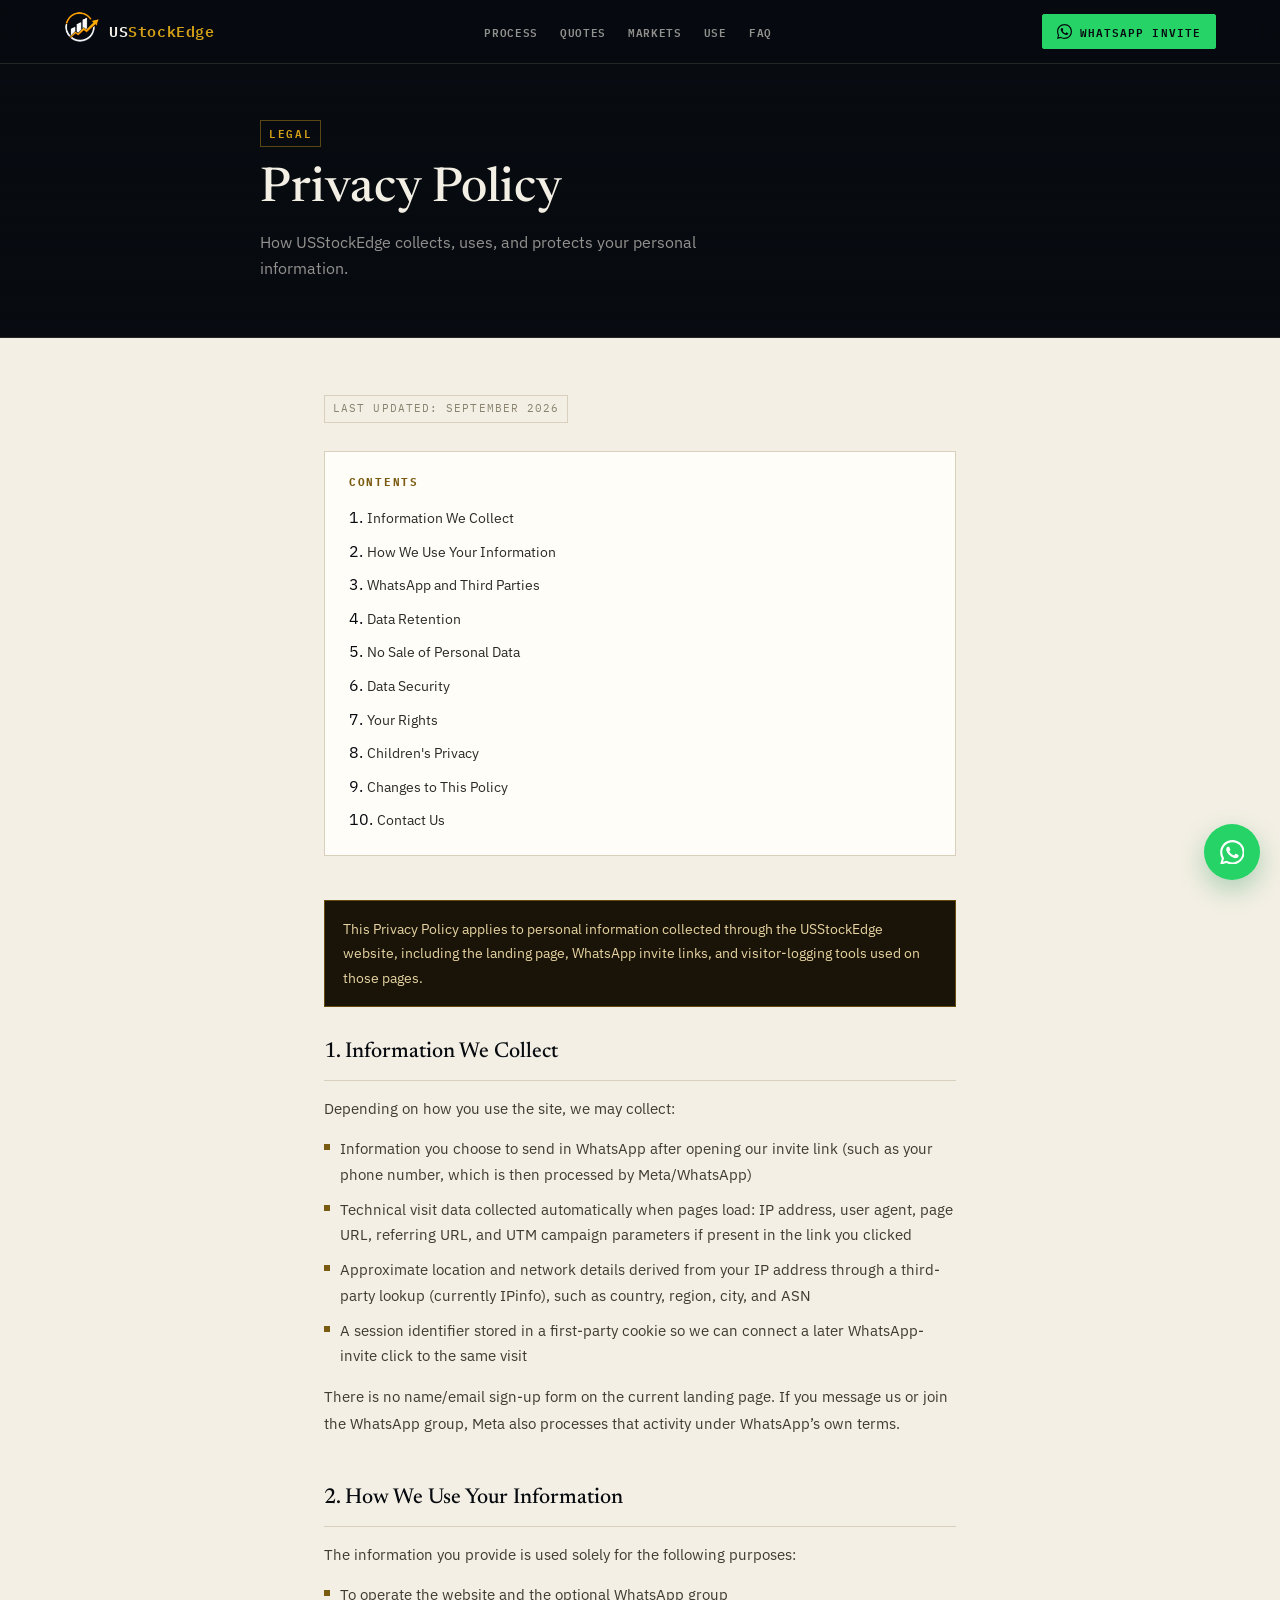
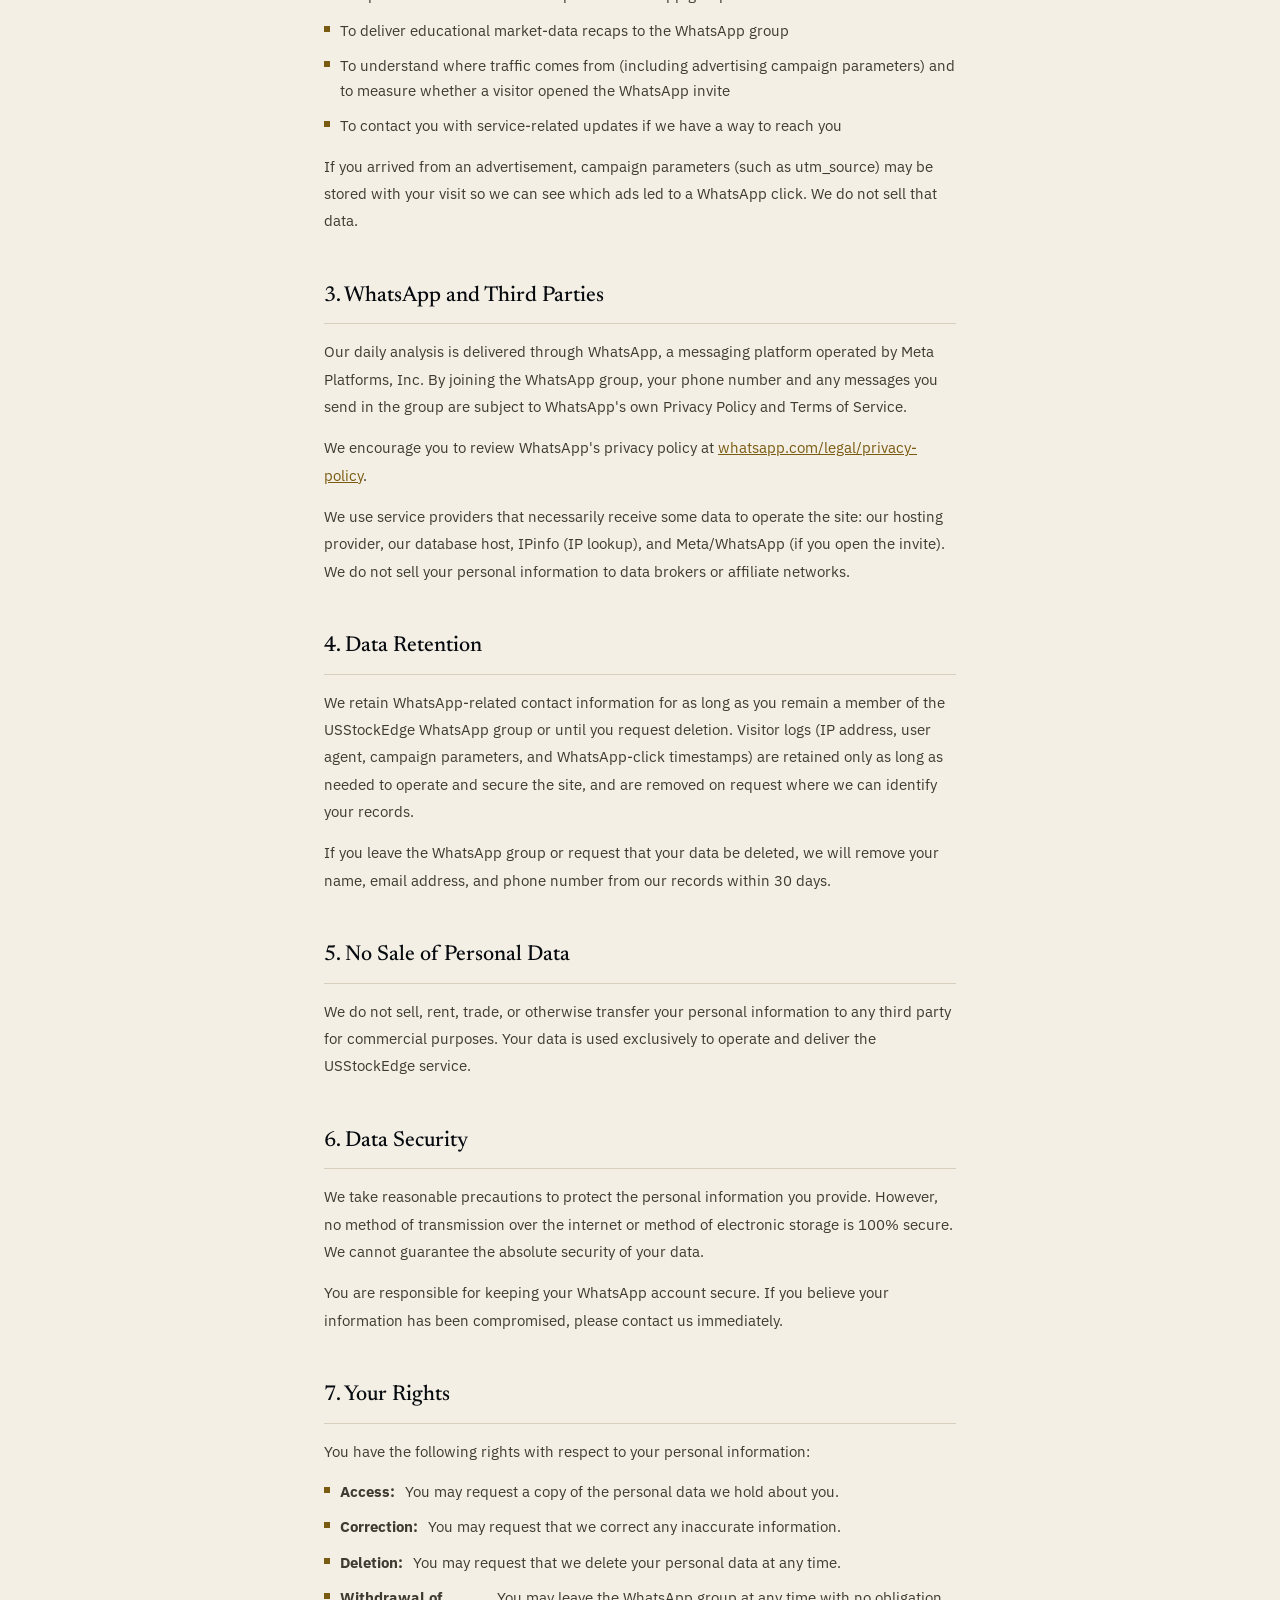
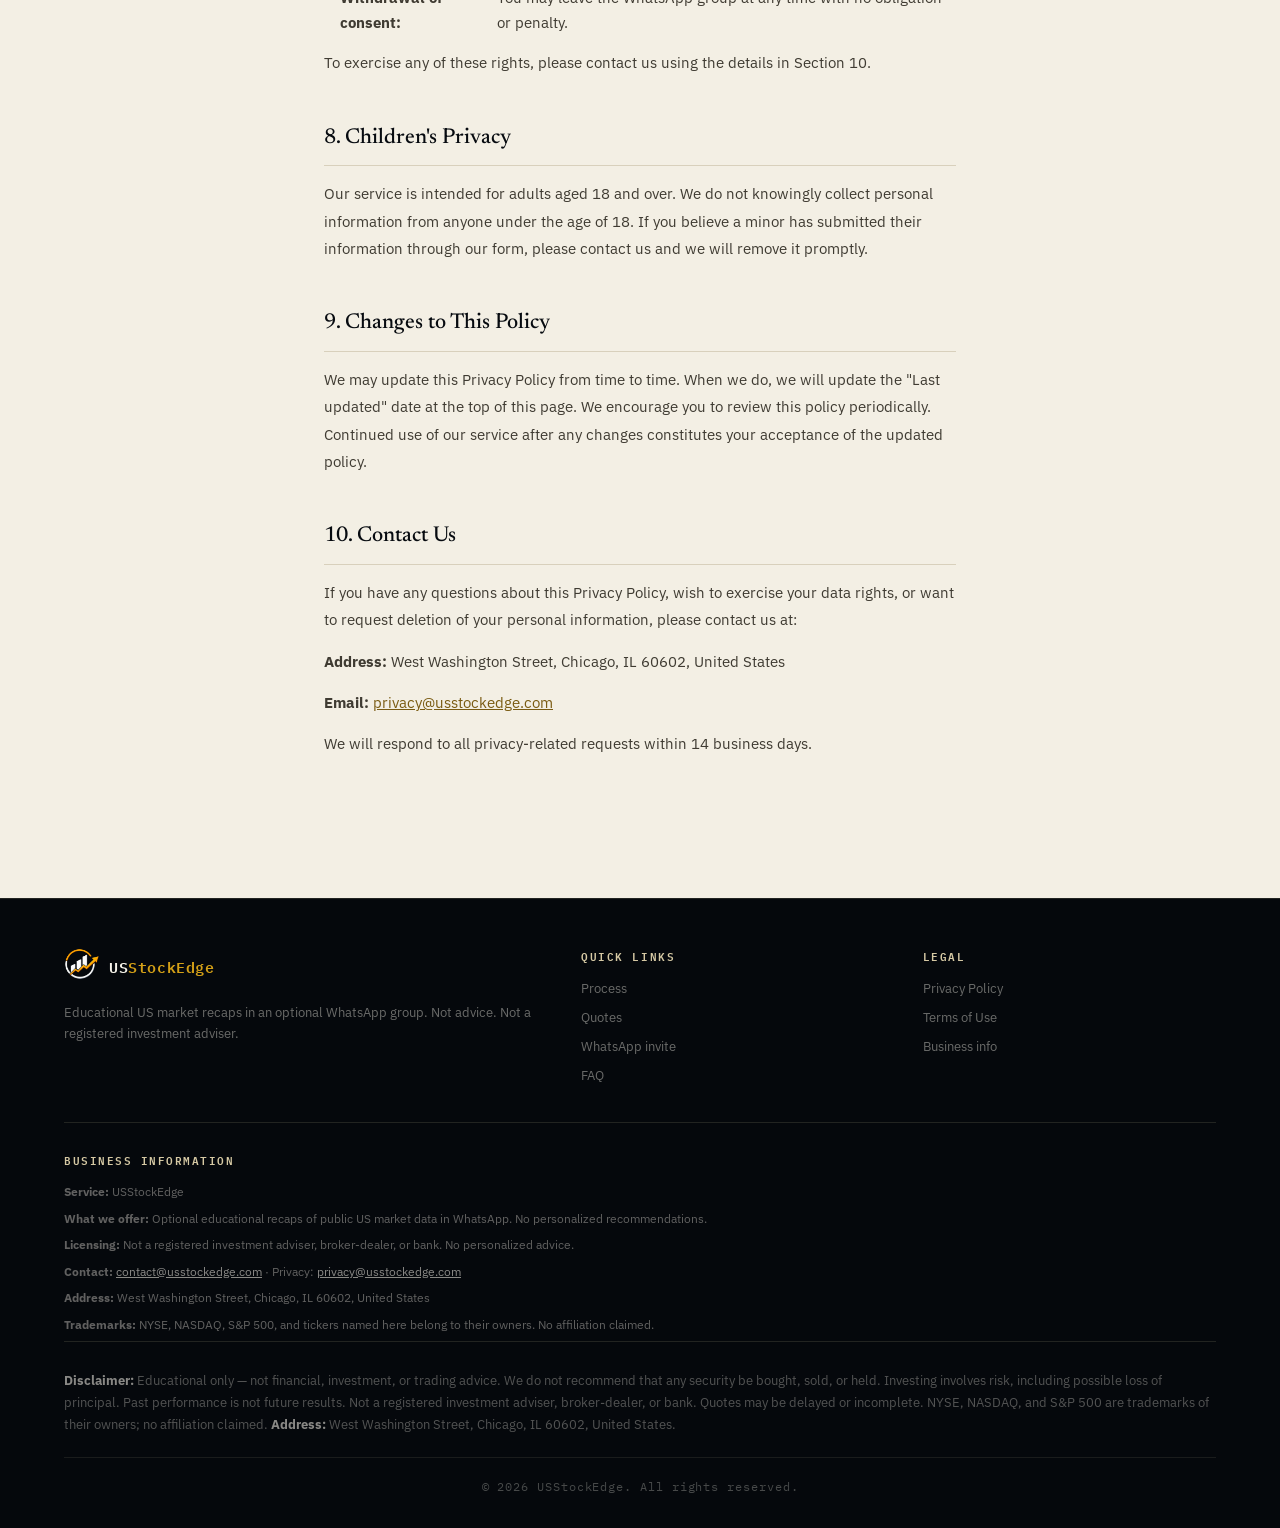
==== commit 24b5abbe: "Move business information into the footer Keep the required service, licensing, contact, and address" ====
--- a/privacy-policy.html
+++ b/privacy-policy.html
@@ -10,7 +10,7 @@
   <link rel="preconnect" href="https://fonts.googleapis.com" />
   <link rel="preconnect" href="https://fonts.gstatic.com" crossorigin />
   <link href="https://fonts.googleapis.com/css2?family=IBM+Plex+Mono:wght@400;500;600&family=IBM+Plex+Sans:wght@400;500;600;700&family=Newsreader:ital,opsz,wght@0,6..72,400;0,6..72,500;0,6..72,600;1,6..72,400&display=swap" rel="stylesheet" />
-  <link rel="stylesheet" href="assets/briefing.css?v=20260910-9" />
+  <link rel="stylesheet" href="assets/briefing.css?v=20260910-13" />
   <link rel="stylesheet" href="assets/whatsapp-popup.css?v=20260821-1">
   <script src="assets/whatsapp-popup.js?v=20260821-1" defer></script>
 </head>
--- a/assets/briefing.css
+++ b/assets/briefing.css
@@ -102,18 +102,37 @@
 
 section { padding: 88px 5%; position: relative; z-index: 1; }
 
-.section-label {
-  display: inline-block;
+.section-label,
+.why-kicker {
+  display: inline-flex;
+  align-items: center;
+  gap: 8px;
   font-family: "IBM Plex Mono", ui-monospace, monospace;
   font-size: 0.68rem;
   font-weight: 600;
   letter-spacing: 0.1em;
   text-transform: uppercase;
+  color: #7a5b12;
+  border: 1px solid rgba(122, 91, 18, 0.3);
+  padding: 5px 10px;
+  margin-bottom: 18px;
+  white-space: nowrap;
+}
+.section-label::before,
+.why-kicker::before {
+  content: "";
+  width: 12px;
+  height: 12px;
+  flex-shrink: 0;
+  background: currentColor;
+  -webkit-mask: url("data:image/svg+xml,%3Csvg xmlns='http://www.w3.org/2000/svg' viewBox='0 0 24 24' fill='none' stroke='black' stroke-width='2.5' stroke-linecap='round' stroke-linejoin='round'%3E%3Ccircle cx='12' cy='12' r='3'/%3E%3Cpath d='M12 1v4M12 19v4M4.22 4.22l2.83 2.83M16.95 16.95l2.83 2.83M1 12h4M19 12h4M4.22 19.78l2.83-2.83M16.95 7.05l2.83-2.83'/%3E%3C/svg%3E") center / contain no-repeat;
+  mask: url("data:image/svg+xml,%3Csvg xmlns='http://www.w3.org/2000/svg' viewBox='0 0 24 24' fill='none' stroke='black' stroke-width='2.5' stroke-linecap='round' stroke-linejoin='round'%3E%3Ccircle cx='12' cy='12' r='3'/%3E%3Cpath d='M12 1v4M12 19v4M4.22 4.22l2.83 2.83M16.95 16.95l2.83 2.83M1 12h4M19 12h4M4.22 19.78l2.83-2.83M16.95 7.05l2.83-2.83'/%3E%3C/svg%3E") center / contain no-repeat;
+}
+#features .section-label,
+.markets .section-label,
+.movers .section-label {
   color: var(--gold);
-  margin-bottom: 14px;
-  padding-bottom: 6px;
-  border-bottom: 1px solid var(--gold);
-  white-space: nowrap;
+  border-color: rgba(212, 160, 23, 0.35);
 }
 
 .section-title {
@@ -433,20 +452,6 @@
 .faq .section-sub,
 #what-you-receive .section-sub,
 #features .section-sub { color: #5c5648; }
-.why-kicker {
-  display: inline-flex;
-  align-items: center;
-  gap: 8px;
-  font-family: "IBM Plex Mono", ui-monospace, monospace;
-  font-size: 0.68rem;
-  letter-spacing: 0.1em;
-  text-transform: uppercase;
-  color: #7a5b12;
-  border: 1px solid rgba(122, 91, 18, 0.3);
-  padding: 5px 10px;
-  margin-bottom: 18px;
-  white-space: nowrap;
-}
 .section-head { text-align: center; margin-bottom: 48px; }
 .why-wrap { max-width: 1180px; margin: 0 auto; }
 .why-grid { display: grid; grid-template-columns: repeat(3, 1fr); gap: 16px; margin-bottom: 28px; }
@@ -604,7 +609,7 @@
 #features { background: var(--ink) !important; }
 #features .section-title { color: var(--paper); }
 #features .section-sub { color: var(--muted); }
-#features .section-label { color: var(--gold); }
+#features .section-label { color: var(--gold); border-color: rgba(212, 160, 23, 0.35); }
 .features { max-width: 1180px; margin: 0 auto; }
 .features-inner { display: flex; flex-direction: column; gap: 36px; }
 .features-visual {
@@ -645,20 +650,27 @@
   display: inline-flex; align-items: center; gap: 6px;
   font-family: "IBM Plex Mono", ui-monospace, monospace;
   font-size: 0.62rem; font-weight: 600; letter-spacing: 0.08em; text-transform: uppercase; white-space: nowrap;
-  padding: 4px 8px; border-radius: 0; margin-bottom: 14px;
+  padding: 0 8px; border-radius: 0; margin: 0;
+  line-height: 1;
   background: transparent; border: 1px solid rgba(61,207,138,0.35); color: var(--tick);
 }
 .live-badge .dot { width: 5px; height: 5px; border-radius: 50%; background: var(--tick); animation: liveblink 2s infinite; }
 .live-badge.delayed { border-color: rgba(212,160,23,0.4); color: var(--gold); }
 .live-badge.delayed .dot { background: var(--gold); animation: none; }
 .card-refresh-note {
-  font-family: "IBM Plex Mono", ui-monospace, monospace;
-  font-size: 0.68rem; font-weight: 500;
+  display: inline-flex;
+  align-items: center;
+  font-family: "IBM Plex Mono", ui-monospace, monospace;
+  font-size: 0.62rem; font-weight: 500;
+  letter-spacing: 0.06em;
+  line-height: 1;
   color: var(--cream);
   background: transparent;
   border: 1px solid var(--line);
-  padding: 4px 8px; border-radius: 0;
-}
+  padding: 0 8px;
+  border-radius: 0;
+}
+.card-refresh-note:empty { visibility: hidden; }
 .detail-panel {
   background: #0a1016;
   border: 1px solid var(--line-strong);
@@ -839,18 +851,26 @@
 }
 .board-toolbar {
   display: flex;
+  flex-wrap: nowrap;
   align-items: center;
   justify-content: space-between;
+  gap: 12px;
   margin-bottom: 16px;
 }
-.feat-emoji { font-size: 1.4rem; margin-bottom: 12px; }
+.board-toolbar .live-badge,
+.board-toolbar .card-refresh-note {
+  height: 28px;
+  box-sizing: border-box;
+  margin: 0;
+  align-self: center;
+}
 .narrow { max-width: 1180px; margin: 0 auto; }
 
 /* Markets */
 .markets { background: var(--panel); color: var(--paper); }
 .markets .section-title { color: var(--paper); }
 .markets .section-sub { color: var(--muted); }
-.markets .section-label { color: var(--gold); }
+.markets .section-label { color: var(--gold); border-color: rgba(212, 160, 23, 0.35); }
 .exchange-grid {
   display: grid;
   grid-template-columns: repeat(4, 1fr);
@@ -947,26 +967,6 @@
   padding: 0;
 }
 .faq-item.open .faq-a { max-height: 320px; padding: 0 0 20px; }
-
-.biz-info { max-width: 1180px; margin: 0 auto; padding: 24px 5% 64px; }
-.biz-info-card {
-  background: var(--panel);
-  border: 1px solid var(--line);
-  border-radius: 0;
-  padding: 24px 26px;
-  font-size: 0.86rem;
-  color: var(--muted);
-}
-.biz-info-card h2 {
-  font-family: "IBM Plex Mono", monospace;
-  font-size: 0.68rem;
-  letter-spacing: 0.16em;
-  text-transform: uppercase;
-  color: var(--gold);
-  margin-bottom: 14px;
-}
-.biz-info-card p { margin-bottom: 8px; }
-.biz-info-card a { color: var(--cream); }
 
 /* Legal / thank-you */
 body.legal-page {
@@ -1242,7 +1242,7 @@
   .faq-q { font-size: 0.95rem; }
   .flow-arrow { display: none; }
   .flow-rail { padding: 16px 12px; gap: 16px; }
-  .board-toolbar { flex-wrap: wrap; gap: 8px; }
+  .board-toolbar { flex-wrap: nowrap; gap: 8px; }
   .daily-update-section, .brief-hero { padding: 28px 4% 40px !important; }
   .page-hero { padding: 100px 4% 40px; }
   .policy-wrap { padding: 40px 4% 72px; }
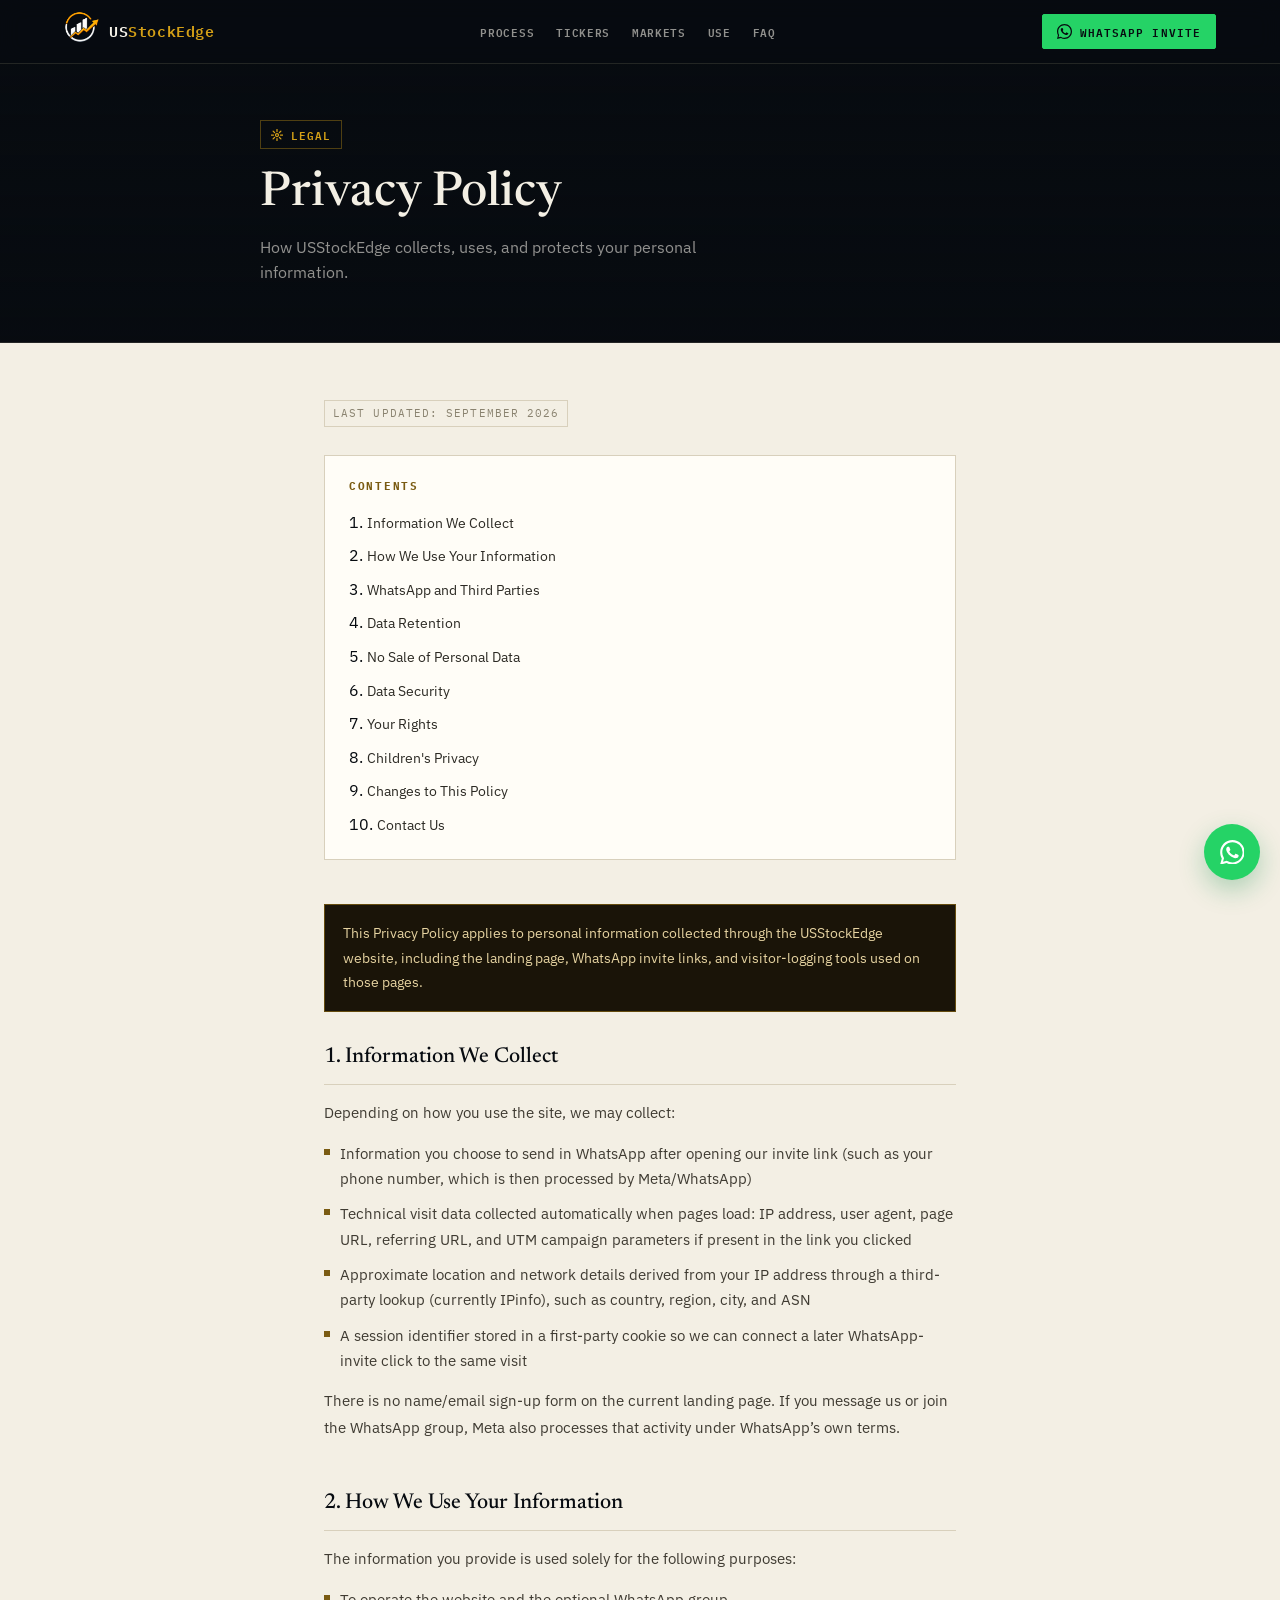
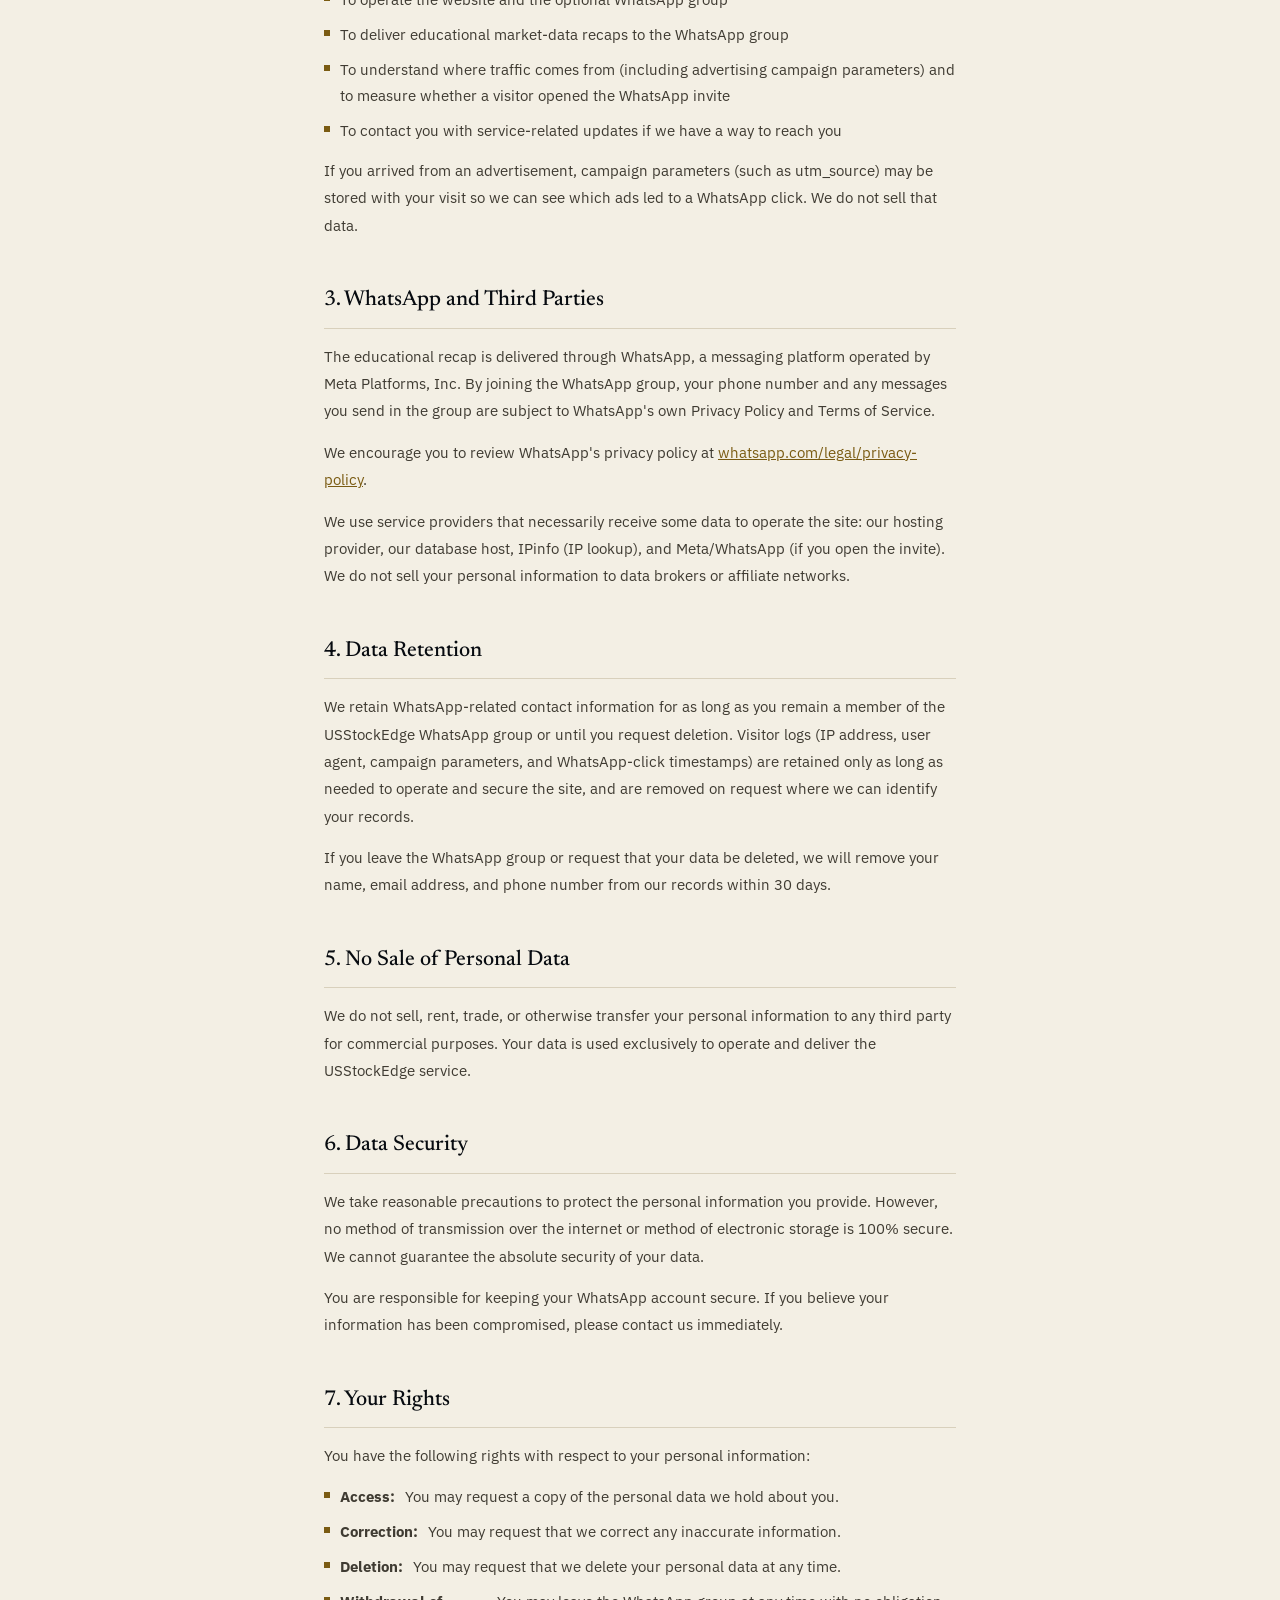
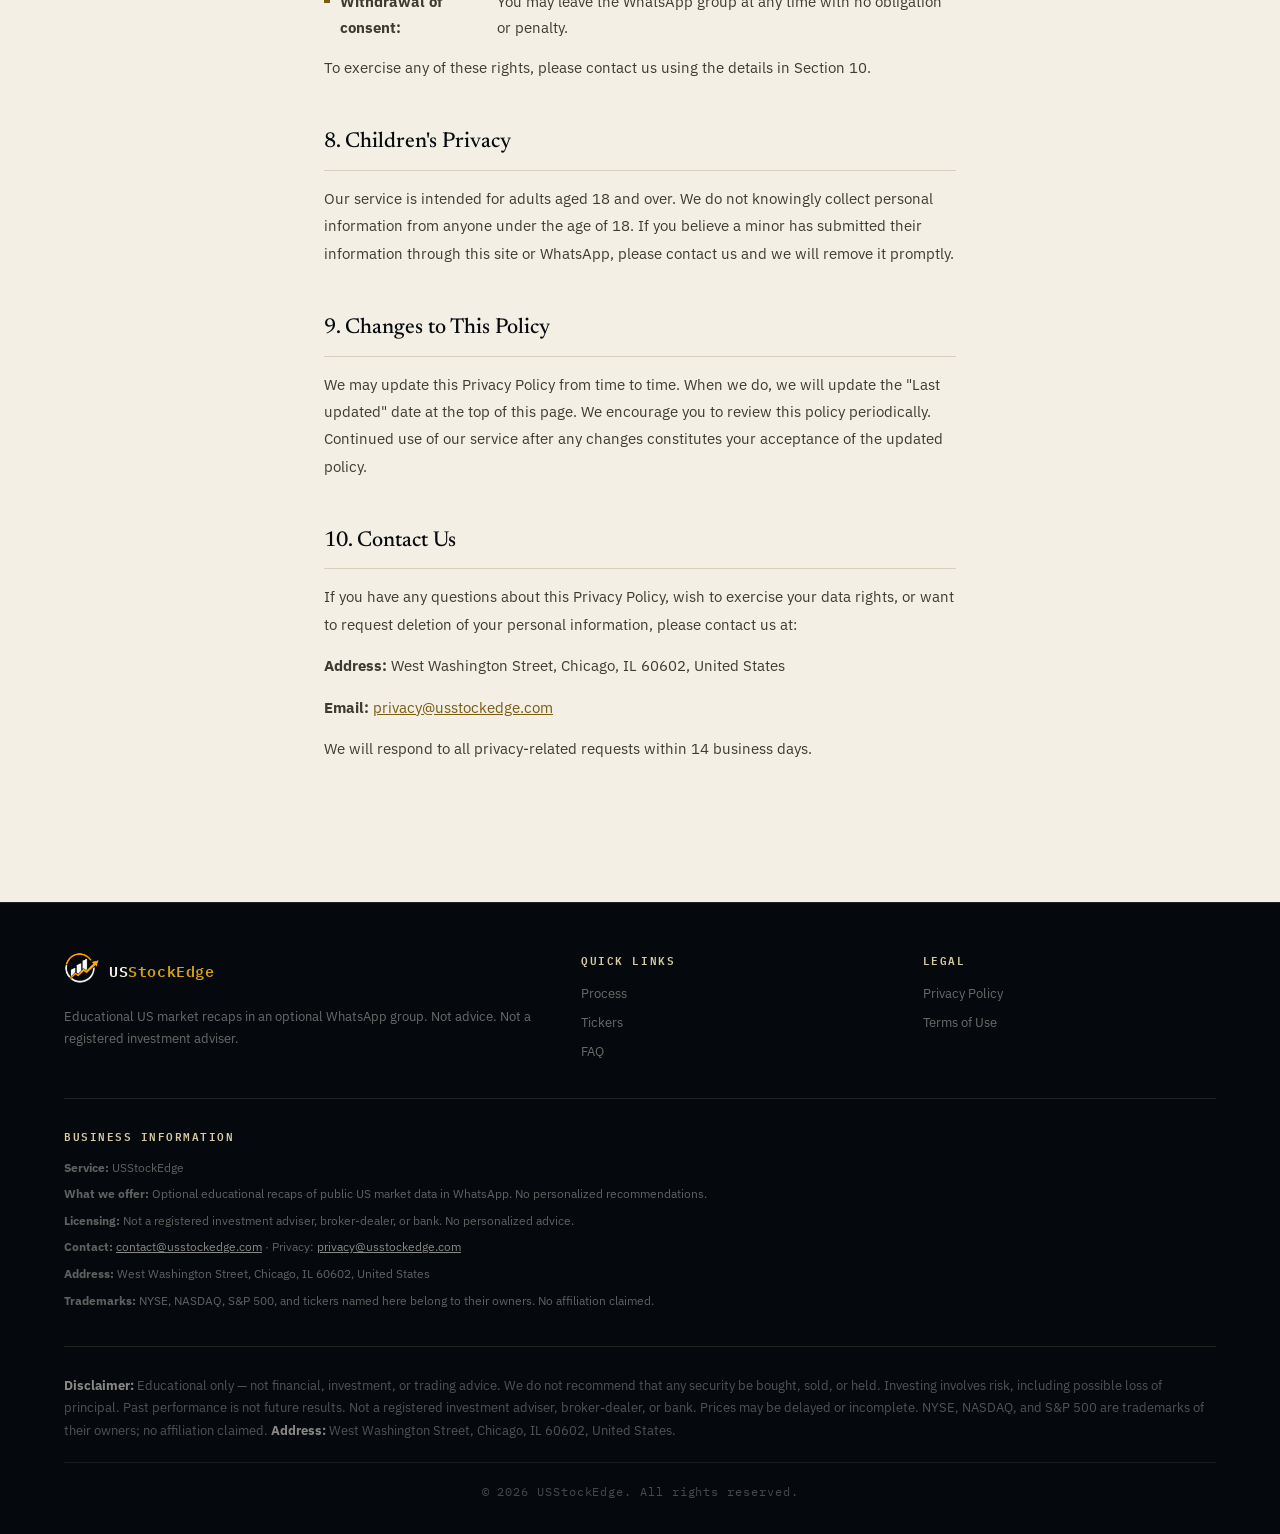
==== commit 8f2788a1: "Align legal and thank-you copy with the landing page Match service description, fee wording, and pri" ====
--- a/privacy-policy.html
+++ b/privacy-policy.html
@@ -10,7 +10,7 @@
   <link rel="preconnect" href="https://fonts.googleapis.com" />
   <link rel="preconnect" href="https://fonts.gstatic.com" crossorigin />
   <link href="https://fonts.googleapis.com/css2?family=IBM+Plex+Mono:wght@400;500;600&family=IBM+Plex+Sans:wght@400;500;600;700&family=Newsreader:ital,opsz,wght@0,6..72,400;0,6..72,500;0,6..72,600;1,6..72,400&display=swap" rel="stylesheet" />
-  <link rel="stylesheet" href="assets/briefing.css?v=20260910-13" />
+  <link rel="stylesheet" href="assets/briefing.css?v=20260910-14" />
   <link rel="stylesheet" href="assets/whatsapp-popup.css?v=20260821-1">
   <script src="assets/whatsapp-popup.js?v=20260821-1" defer></script>
 </head>
@@ -78,7 +78,7 @@
 
     <div class="policy-section" id="s3">
       <h2>3. WhatsApp and Third Parties</h2>
-      <p>Our daily analysis is delivered through WhatsApp, a messaging platform operated by Meta Platforms, Inc. By joining the WhatsApp group, your phone number and any messages you send in the group are subject to WhatsApp's own Privacy Policy and Terms of Service.</p>
+      <p>The educational recap is delivered through WhatsApp, a messaging platform operated by Meta Platforms, Inc. By joining the WhatsApp group, your phone number and any messages you send in the group are subject to WhatsApp's own Privacy Policy and Terms of Service.</p>
       <p>We encourage you to review WhatsApp's privacy policy at <a href="https://www.whatsapp.com/legal/privacy-policy" target="_blank" rel="noopener">whatsapp.com/legal/privacy-policy</a>.</p>
       <p>We use service providers that necessarily receive some data to operate the site: our hosting provider, our database host, IPinfo (IP lookup), and Meta/WhatsApp (if you open the invite). We do not sell your personal information to data brokers or affiliate networks.</p>
     </div>
@@ -114,7 +114,7 @@
 
     <div class="policy-section" id="s8">
       <h2>8. Children's Privacy</h2>
-      <p>Our service is intended for adults aged 18 and over. We do not knowingly collect personal information from anyone under the age of 18. If you believe a minor has submitted their information through our form, please contact us and we will remove it promptly.</p>
+      <p>Our service is intended for adults aged 18 and over. We do not knowingly collect personal information from anyone under the age of 18. If you believe a minor has submitted their information through this site or WhatsApp, please contact us and we will remove it promptly.</p>
     </div>
 
     <div class="policy-section" id="s9">
--- a/assets/briefing.css
+++ b/assets/briefing.css
@@ -985,15 +985,26 @@
 .page-hero .badge {
   display: inline-flex;
   align-items: center;
-  font-family: "IBM Plex Mono", ui-monospace, monospace;
-  font-size: 0.66rem;
+  gap: 8px;
+  font-family: "IBM Plex Mono", ui-monospace, monospace;
+  font-size: 0.68rem;
   font-weight: 600;
-  letter-spacing: 0.16em;
+  letter-spacing: 0.1em;
   text-transform: uppercase;
   color: var(--gold);
-  border: 1px solid rgba(212,160,23,0.4);
-  padding: 4px 8px;
-  margin-bottom: 16px;
+  border: 1px solid rgba(212,160,23,0.35);
+  padding: 5px 10px;
+  margin-bottom: 18px;
+  white-space: nowrap;
+}
+.page-hero .badge::before {
+  content: "";
+  width: 12px;
+  height: 12px;
+  flex-shrink: 0;
+  background: currentColor;
+  -webkit-mask: url("data:image/svg+xml,%3Csvg xmlns='http://www.w3.org/2000/svg' viewBox='0 0 24 24' fill='none' stroke='black' stroke-width='2.5' stroke-linecap='round' stroke-linejoin='round'%3E%3Ccircle cx='12' cy='12' r='3'/%3E%3Cpath d='M12 1v4M12 19v4M4.22 4.22l2.83 2.83M16.95 16.95l2.83 2.83M1 12h4M19 12h4M4.22 19.78l2.83-2.83M16.95 7.05l2.83-2.83'/%3E%3C/svg%3E") center / contain no-repeat;
+  mask: url("data:image/svg+xml,%3Csvg xmlns='http://www.w3.org/2000/svg' viewBox='0 0 24 24' fill='none' stroke='black' stroke-width='2.5' stroke-linecap='round' stroke-linejoin='round'%3E%3Ccircle cx='12' cy='12' r='3'/%3E%3Cpath d='M12 1v4M12 19v4M4.22 4.22l2.83 2.83M16.95 16.95l2.83 2.83M1 12h4M19 12h4M4.22 19.78l2.83-2.83M16.95 7.05l2.83-2.83'/%3E%3C/svg%3E") center / contain no-repeat;
 }
 .page-hero h1 {
   font-family: "Newsreader", "Merriweather", serif;
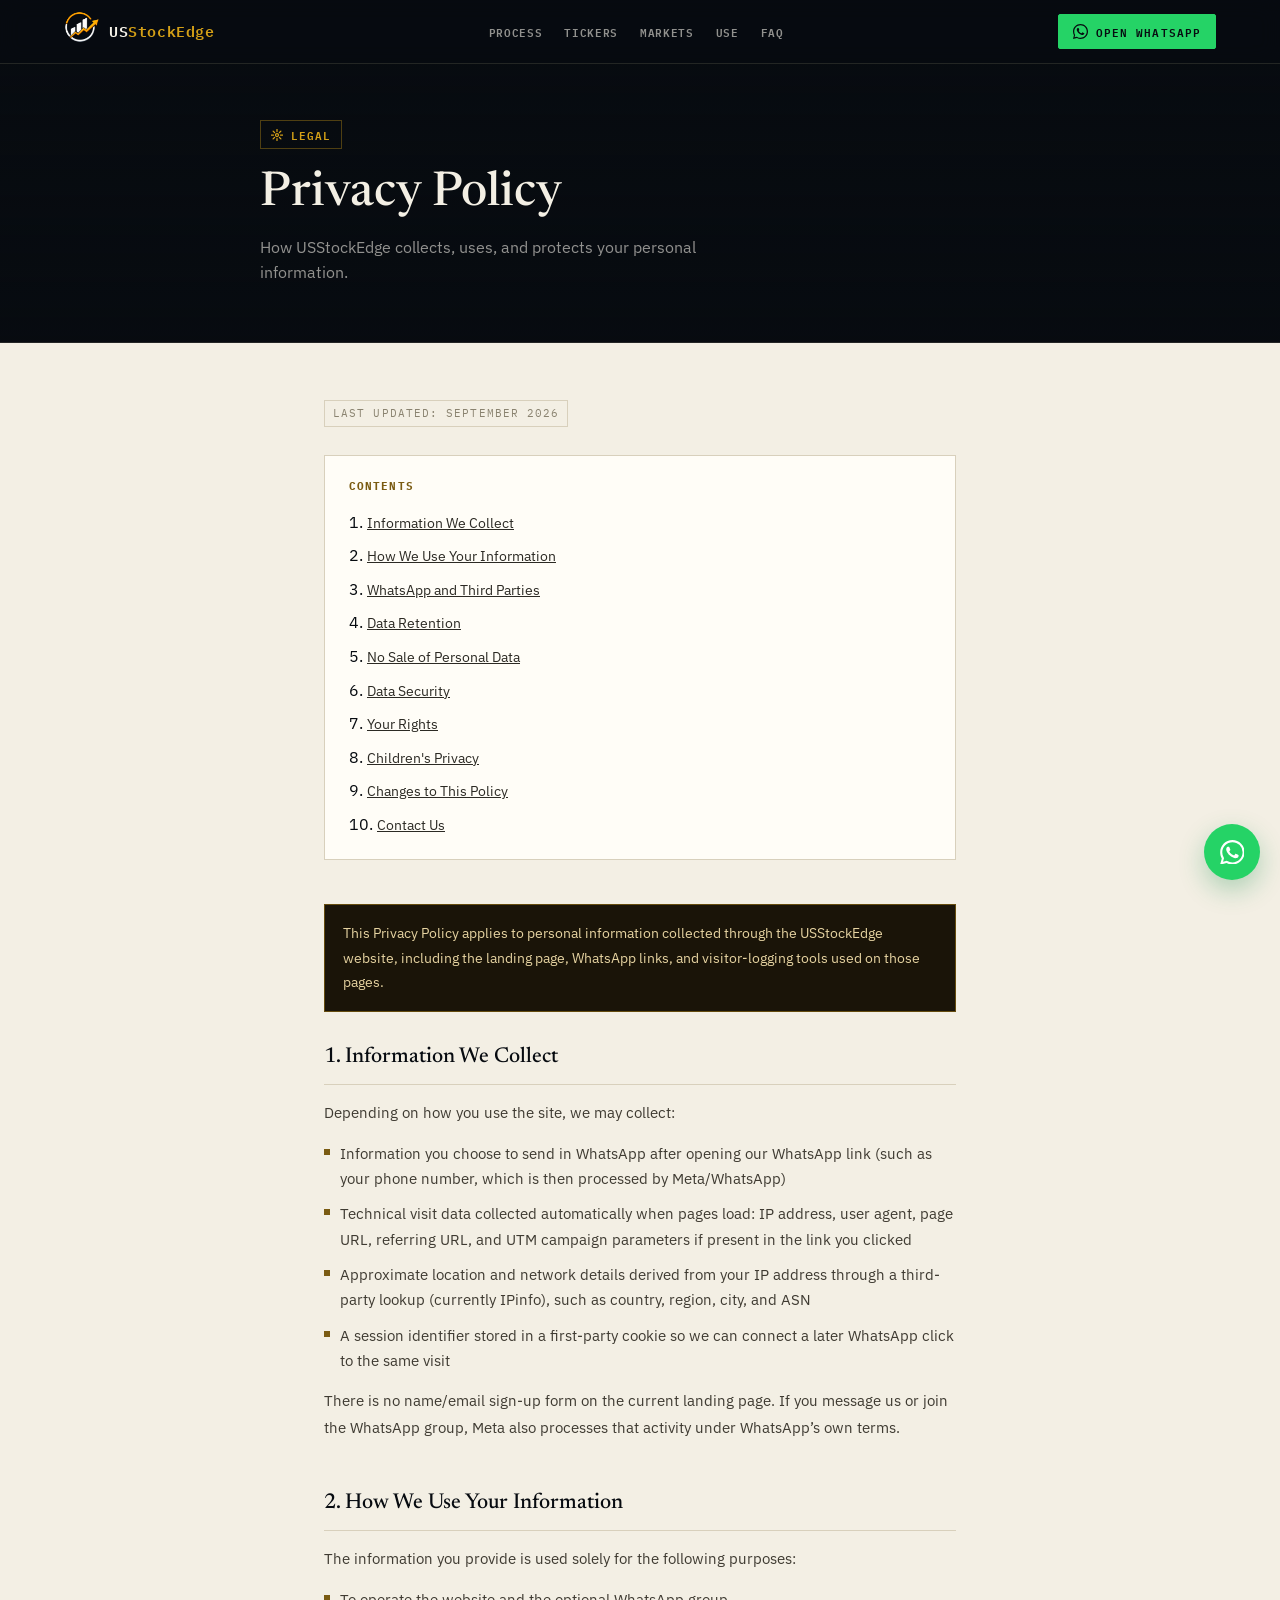
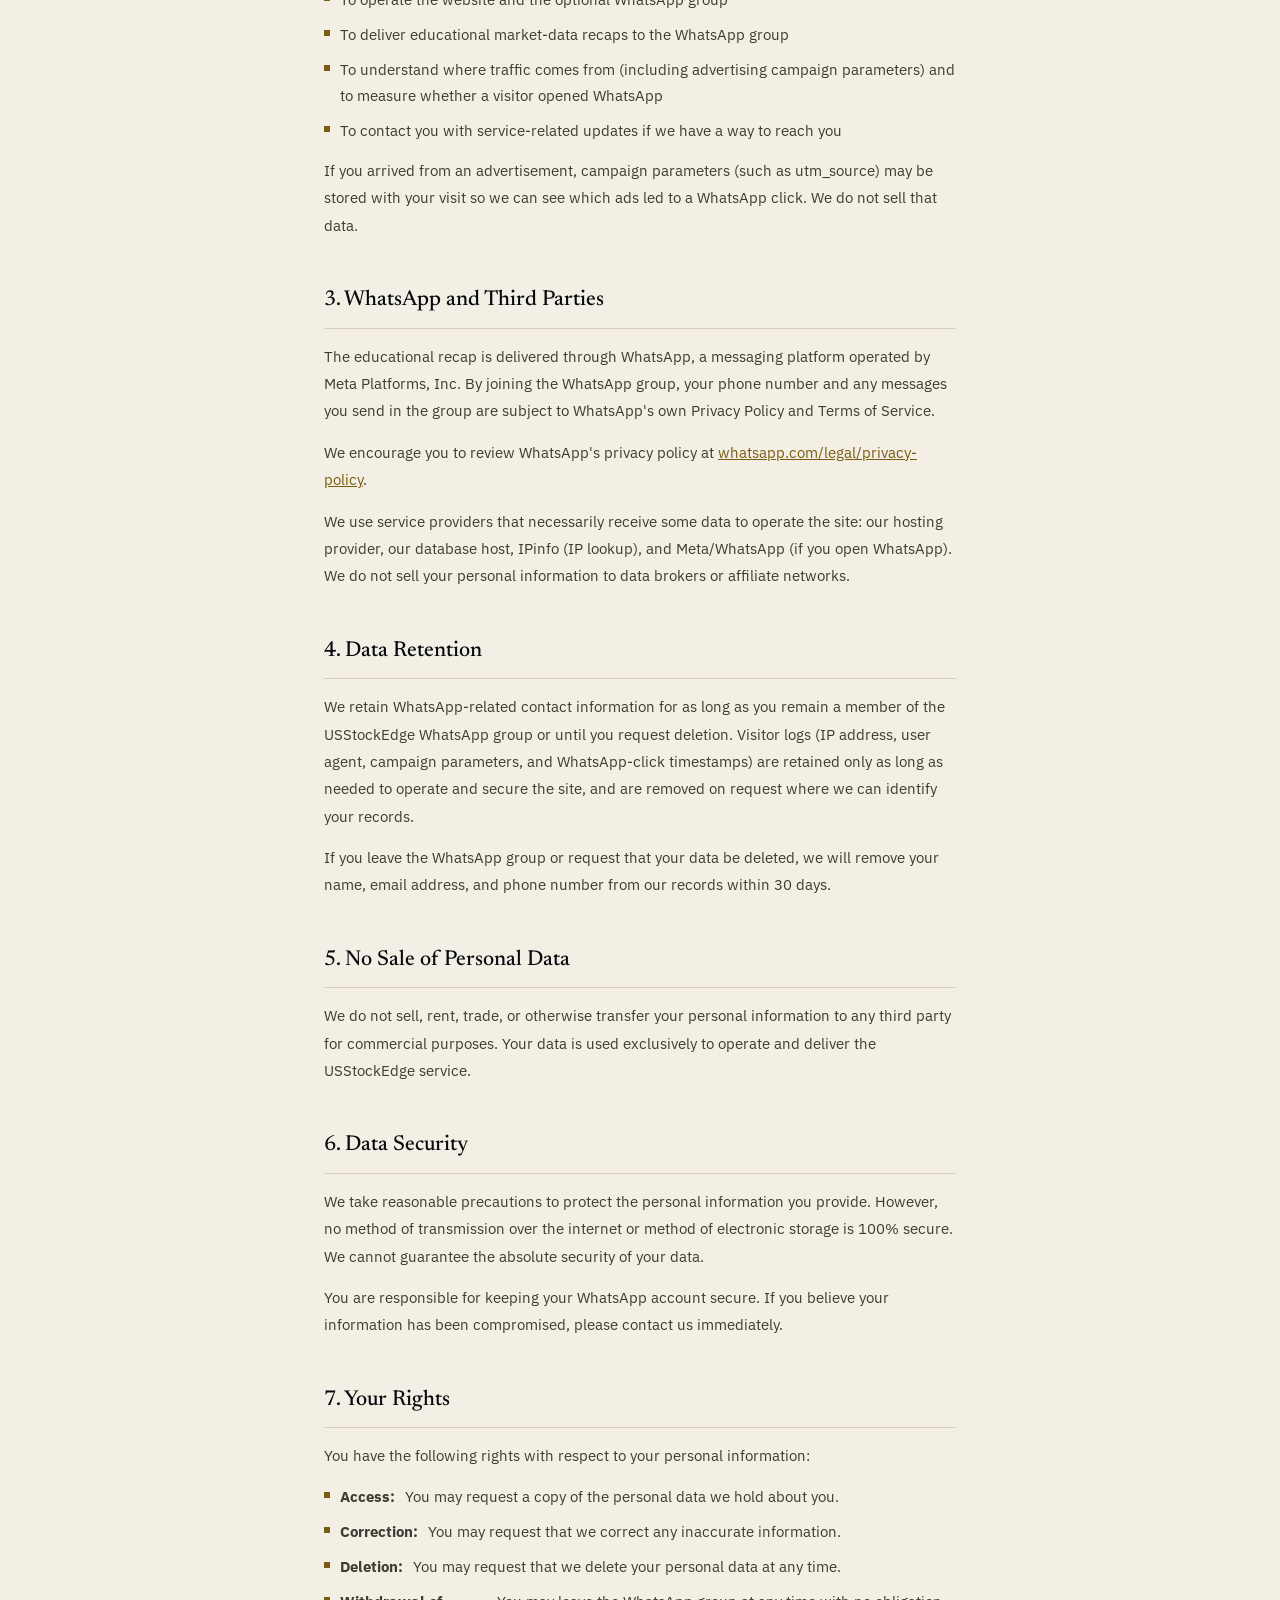
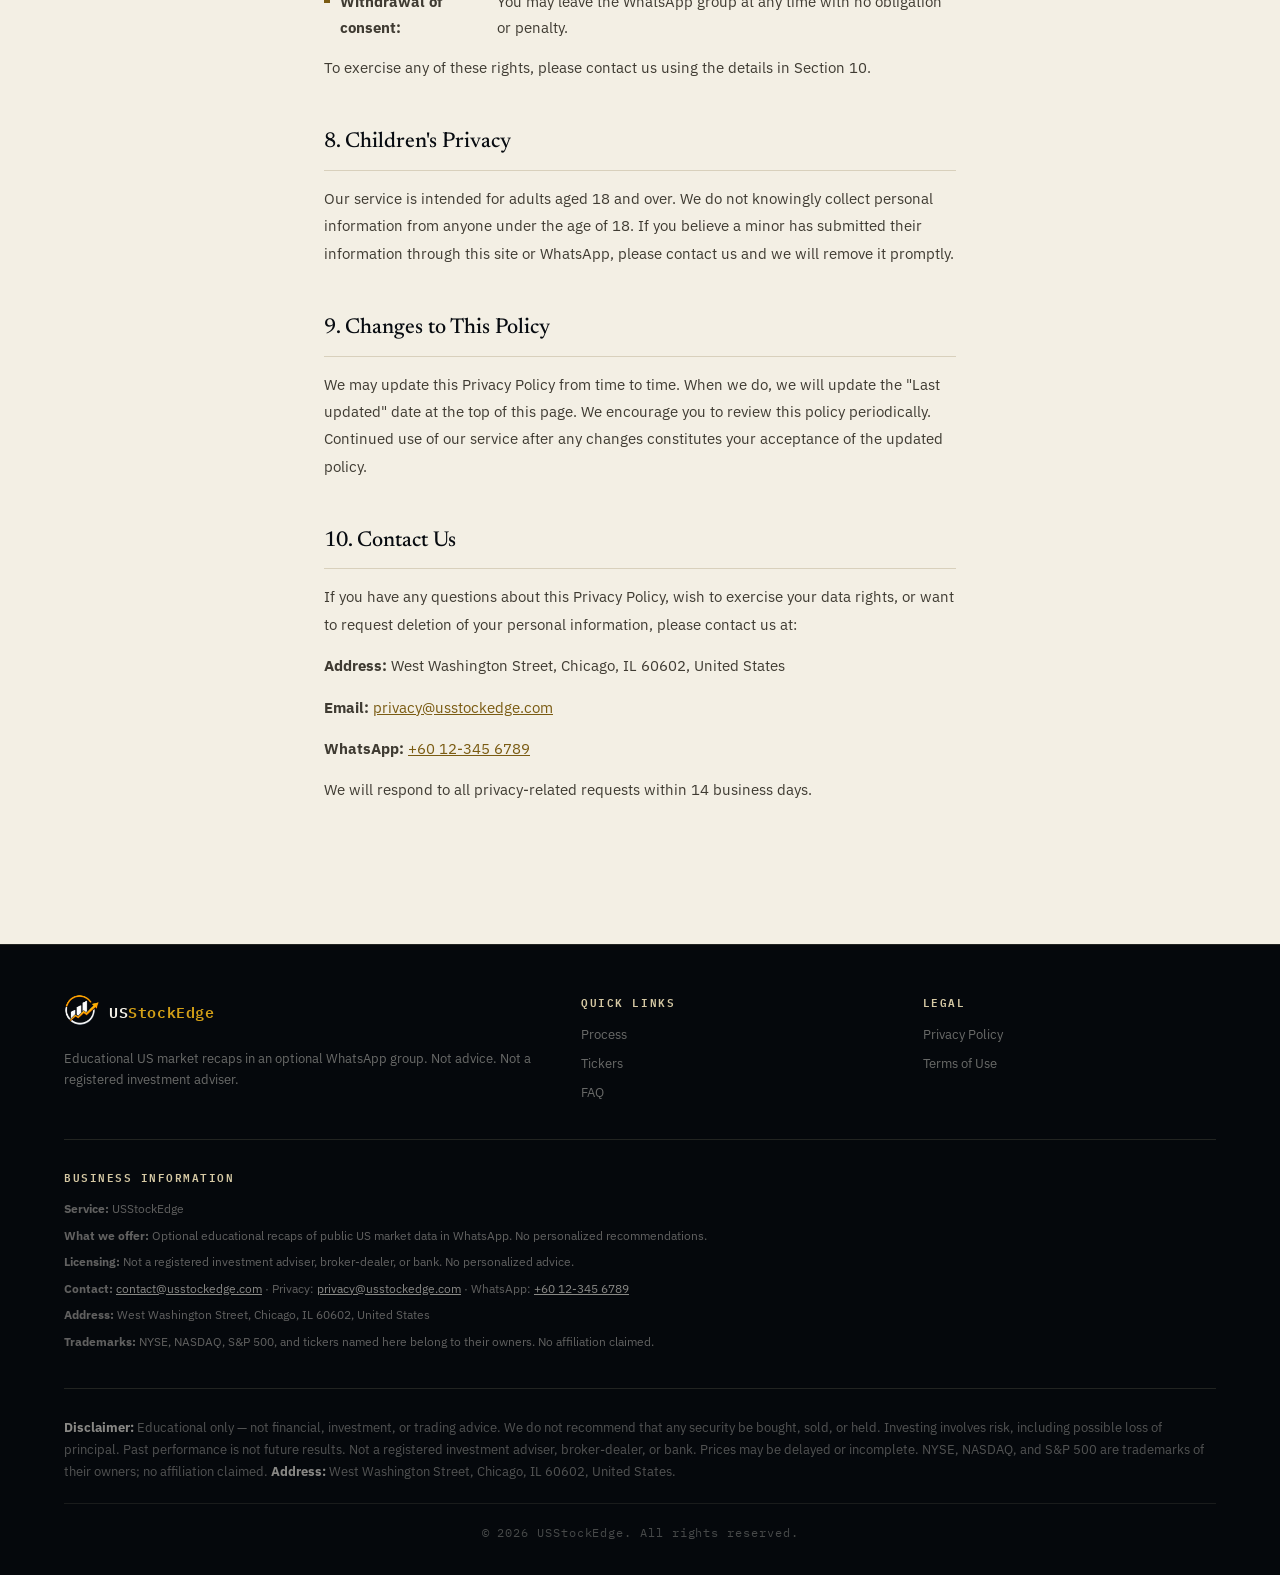
==== commit 0f978796: "Point WhatsApp buttons to +60 12-345 6789 Replace invite CTAs with wa.me/60123456789, align page cop" ====
--- a/privacy-policy.html
+++ b/privacy-policy.html
@@ -10,9 +10,9 @@
   <link rel="preconnect" href="https://fonts.googleapis.com" />
   <link rel="preconnect" href="https://fonts.gstatic.com" crossorigin />
   <link href="https://fonts.googleapis.com/css2?family=IBM+Plex+Mono:wght@400;500;600&family=IBM+Plex+Sans:wght@400;500;600;700&family=Newsreader:ital,opsz,wght@0,6..72,400;0,6..72,500;0,6..72,600;1,6..72,400&display=swap" rel="stylesheet" />
-  <link rel="stylesheet" href="assets/briefing.css?v=20260910-14" />
+  <link rel="stylesheet" href="assets/briefing.css?v=20260910-17" />
   <link rel="stylesheet" href="assets/whatsapp-popup.css?v=20260821-1">
-  <script src="assets/whatsapp-popup.js?v=20260821-1" defer></script>
+  <script src="assets/whatsapp-popup.js?v=20260910-1" defer></script>
 </head>
 
 <body class="legal-page">
@@ -49,17 +49,17 @@
     </div>
 
     <div class="highlight-box">
-      This Privacy Policy applies to personal information collected through the USStockEdge website, including the landing page, WhatsApp invite links, and visitor-logging tools used on those pages.
+      This Privacy Policy applies to personal information collected through the USStockEdge website, including the landing page, WhatsApp links, and visitor-logging tools used on those pages.
     </div>
 
     <div class="policy-section" id="s1">
       <h2>1. Information We Collect</h2>
       <p>Depending on how you use the site, we may collect:</p>
       <ul>
-        <li>Information you choose to send in WhatsApp after opening our invite link (such as your phone number, which is then processed by Meta/WhatsApp)</li>
+        <li>Information you choose to send in WhatsApp after opening our WhatsApp link (such as your phone number, which is then processed by Meta/WhatsApp)</li>
         <li>Technical visit data collected automatically when pages load: IP address, user agent, page URL, referring URL, and UTM campaign parameters if present in the link you clicked</li>
         <li>Approximate location and network details derived from your IP address through a third-party lookup (currently IPinfo), such as country, region, city, and ASN</li>
-        <li>A session identifier stored in a first-party cookie so we can connect a later WhatsApp-invite click to the same visit</li>
+        <li>A session identifier stored in a first-party cookie so we can connect a later WhatsApp click to the same visit</li>
       </ul>
       <p>There is no name/email sign-up form on the current landing page. If you message us or join the WhatsApp group, Meta also processes that activity under WhatsApp’s own terms.</p>
     </div>
@@ -70,7 +70,7 @@
       <ul>
         <li>To operate the website and the optional WhatsApp group</li>
         <li>To deliver educational market-data recaps to the WhatsApp group</li>
-        <li>To understand where traffic comes from (including advertising campaign parameters) and to measure whether a visitor opened the WhatsApp invite</li>
+        <li>To understand where traffic comes from (including advertising campaign parameters) and to measure whether a visitor opened WhatsApp</li>
         <li>To contact you with service-related updates if we have a way to reach you</li>
       </ul>
       <p>If you arrived from an advertisement, campaign parameters (such as utm_source) may be stored with your visit so we can see which ads led to a WhatsApp click. We do not sell that data.</p>
@@ -79,8 +79,8 @@
     <div class="policy-section" id="s3">
       <h2>3. WhatsApp and Third Parties</h2>
       <p>The educational recap is delivered through WhatsApp, a messaging platform operated by Meta Platforms, Inc. By joining the WhatsApp group, your phone number and any messages you send in the group are subject to WhatsApp's own Privacy Policy and Terms of Service.</p>
-      <p>We encourage you to review WhatsApp's privacy policy at <a href="https://www.whatsapp.com/legal/privacy-policy" target="_blank" rel="noopener">whatsapp.com/legal/privacy-policy</a>.</p>
-      <p>We use service providers that necessarily receive some data to operate the site: our hosting provider, our database host, IPinfo (IP lookup), and Meta/WhatsApp (if you open the invite). We do not sell your personal information to data brokers or affiliate networks.</p>
+      <p>We encourage you to review WhatsApp's privacy policy at <a href="https://www.whatsapp.com/legal/privacy-policy" target="_blank" rel="noopener noreferrer">whatsapp.com/legal/privacy-policy</a>.</p>
+      <p>We use service providers that necessarily receive some data to operate the site: our hosting provider, our database host, IPinfo (IP lookup), and Meta/WhatsApp (if you open WhatsApp). We do not sell your personal information to data brokers or affiliate networks.</p>
     </div>
 
     <div class="policy-section" id="s4">
@@ -127,6 +127,7 @@
       <p>If you have any questions about this Privacy Policy, wish to exercise your data rights, or want to request deletion of your personal information, please contact us at:</p>
       <p><strong>Address:</strong> West Washington Street, Chicago, IL 60602, United States</p>
       <p><strong>Email:</strong> <a href="mailto:privacy@usstockedge.com">privacy@usstockedge.com</a></p>
+      <p><strong>WhatsApp:</strong> <a href="https://wa.me/60123456789" target="_blank" rel="noopener noreferrer">+60 12-345 6789</a></p>
       <p>We will respond to all privacy-related requests within 14 business days.</p>
     </div>
 
--- a/assets/briefing.css
+++ b/assets/briefing.css
@@ -77,6 +77,12 @@
   transition: transform 0.15s, box-shadow 0.2s, filter 0.15s;
   box-shadow: none;
 }
+.inline-link {
+  color: var(--cream);
+  text-decoration: underline;
+}
+.inline-link:hover { color: var(--paper); }
+
 .btn-primary:hover {
   filter: brightness(1.06);
   transform: translateY(-1px);
@@ -1034,7 +1040,7 @@
 .policy-toc h2 {
   font-family: "IBM Plex Mono", ui-monospace, monospace;
   font-size: 0.68rem;
-  letter-spacing: 0.16em;
+  letter-spacing: 0.1em;
   text-transform: uppercase;
   color: #7a5b12;
   margin-bottom: 14px;
@@ -1047,7 +1053,7 @@
 }
 .policy-toc ol li a {
   color: #2c2a24;
-  text-decoration: none;
+  text-decoration: underline;
   font-size: 0.9rem;
 }
 .policy-toc ol li a:hover { color: #7a5b12; }
@@ -1090,7 +1096,8 @@
   flex-shrink: 0;
   margin-top: 8px;
 }
-.policy-section a { color: #7a5b12; }
+.policy-section a { color: #7a5b12; text-decoration: underline; }
+.policy-section a:hover { color: var(--ink); }
 .highlight-box,
 .notice-box {
   background: #1a1408;
@@ -1206,7 +1213,9 @@
   text-transform: uppercase;
 }
 .ty-pill .check { color: var(--tick); }
+.ty-card .btn-primary { margin-bottom: 18px; }
 .ty-back {
+  display: block;
   font-family: "IBM Plex Mono", ui-monospace, monospace;
   font-size: 0.75rem;
   letter-spacing: 0.08em;
